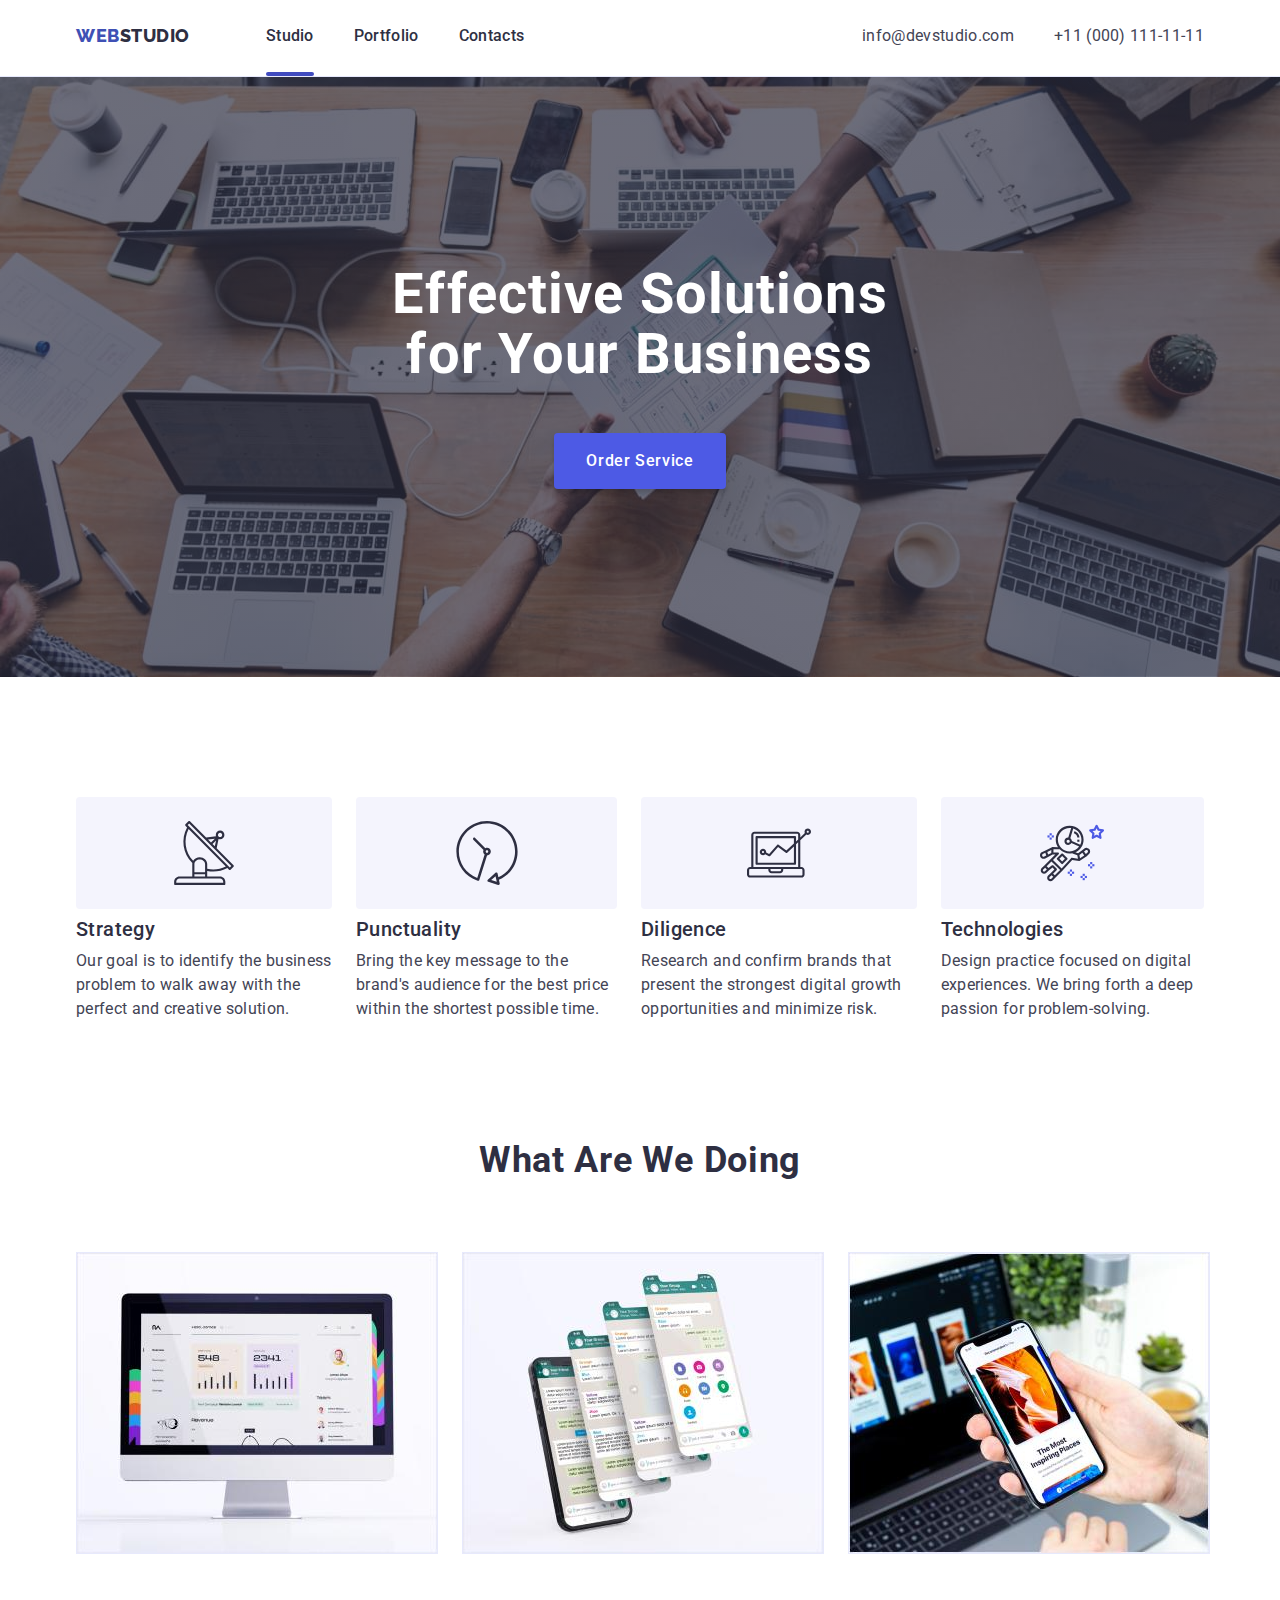
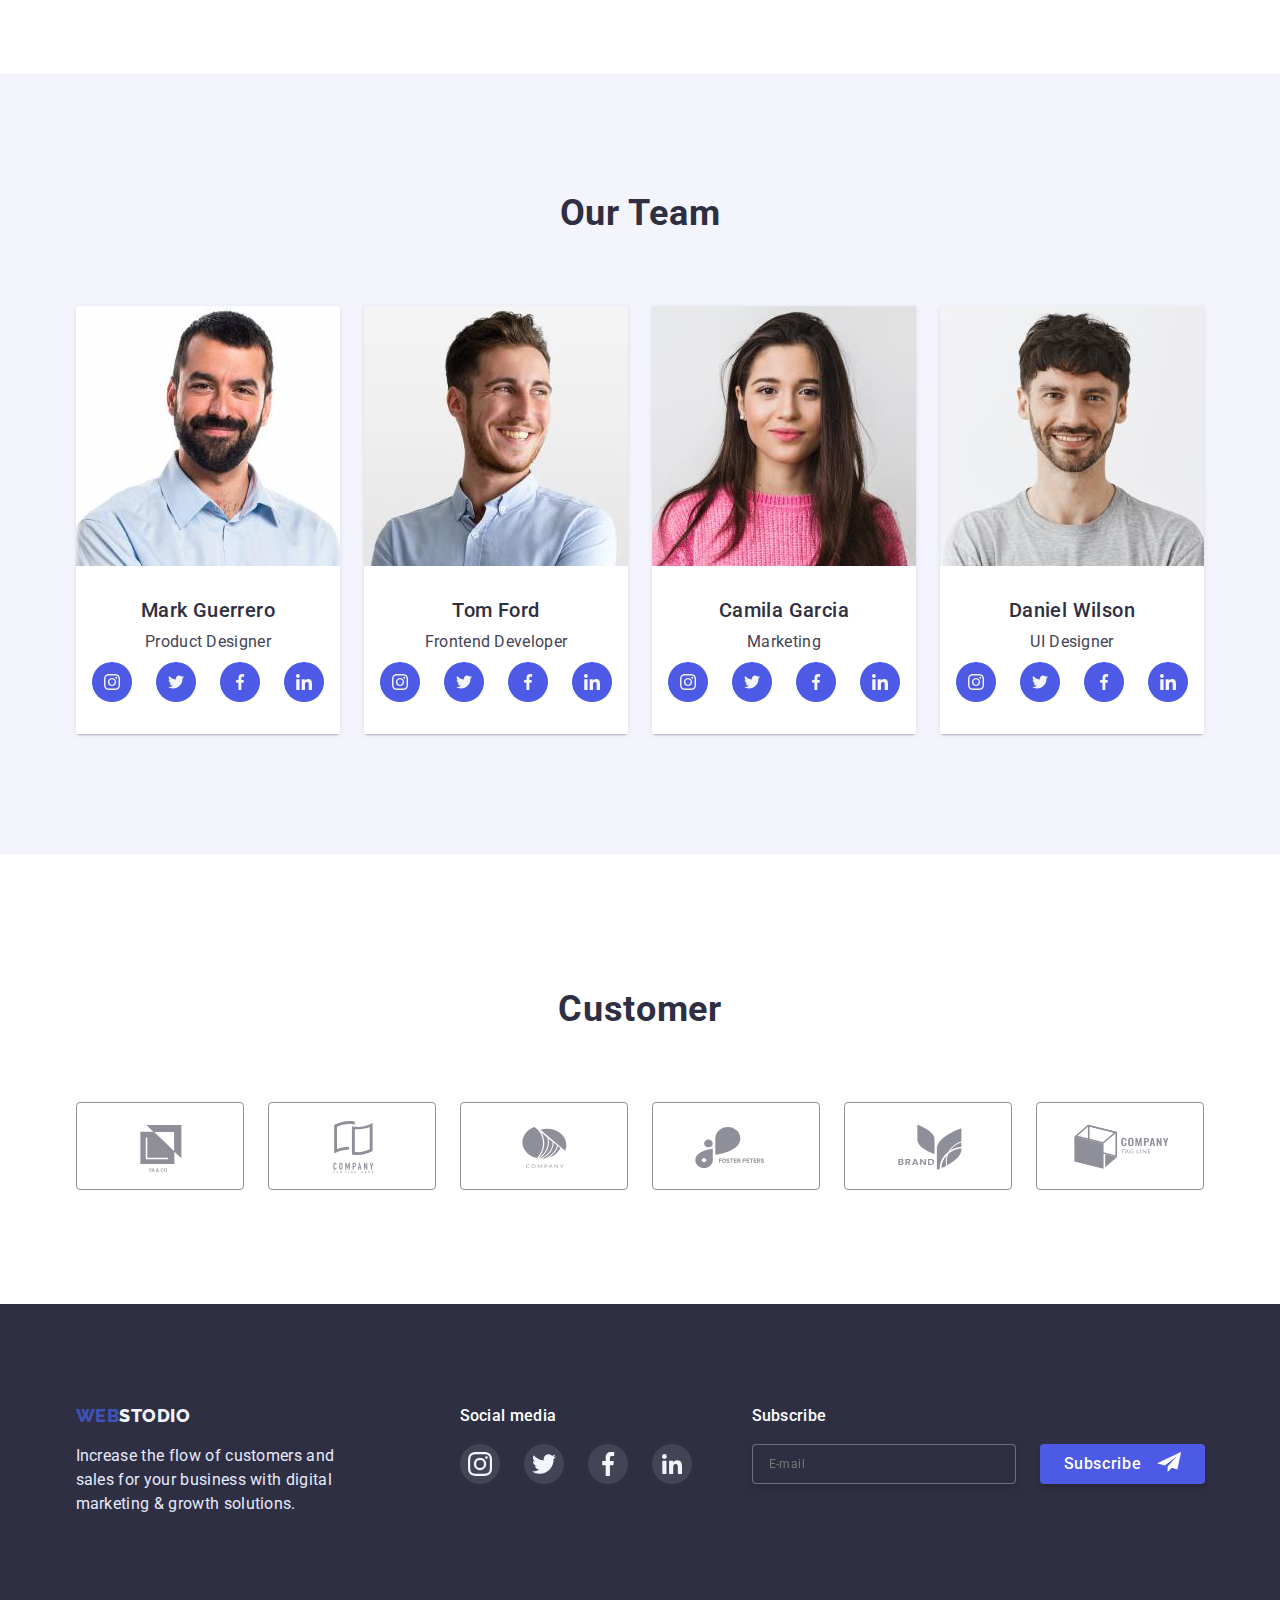
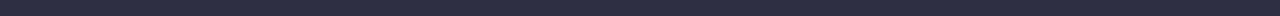
==== index.html @ dab43391 "Initial commit" ====
<!DOCTYPE html>
<html lang="en">

    <head>

        <meta charset="UTF-8">
        <meta http-equiv="X-UA-Compatible" content="IE=edge">
        <meta name="viewport" content="width=device-width, initial-scale=1.0">
        <title>Web-Studio</title>
        <link rel="stylesheet" href="https://cdn.jsdelivr.net/npm/modern-normalize@1.1.0/modern-normalize.min.css">
        <link rel="preconnect" href="https://fonts.googleapis.com">
        <link rel="preconnect" href="https://fonts.gstatic.com" crossorigin>
        <link
            href="https://fonts.googleapis.com/css2?family=Raleway:wght@800&family=Roboto:wght@400;500;700;900&display=swap"
            rel="stylesheet">
        <link rel="stylesheet" href="./css/styles.css">


    </head>

    <body>
        <!-- header -->
        <header class="header">
            <div class="container">
                <nav class="header-navigation">
                    <a class="header-logo" href="./index.html">
                        <span class="header-logo-web">Web</span><span class="header-logo-studio">Studio
                        </span>
                    </a>
                    <ul class="header-list">
                        <li class="header-item">
                            <a class="header-link emphasis " href="./index.html">Studio</a>
                        </li>
                        <li class="header-item">
                            <a class="header-link " href=" ./portfolio.html">Portfolio</a>
                        </li>
                        <li class="header-item">
                            <a class="header-link" href="">Contacts</a>
                        </li>
                    </ul>
                </nav>
                <address>
                    <ul class="address-info">
                        <li><a class="info-mail" href="mailto:info@devstudio.com">info@devstudio.com</a></li>
                        <li><a class="info-tel" href="tel:+110001111111">+11 (000) 111-11-11</a></li>
                    </ul>
                </address>
            </div>
        </header>
        <main>
            <!-- scrolls -->
            <section class="hero">
                <div class=" container ">
                    <h1 class="hero-title"> Effective Solutions for Your Business</h1>
                    <button data-modal-open class="hero-button" type="button">Order Service</button>
                </div>
            </section>
            <!-- 1section -->
            <section class="about">
                <div class="container">
                    <h2 hidden>features</h2>
                    <ul class="about-list">
                        <li class="about-items strategy">
                            <h3 class="about-items-title">Strategy</h3>
                            <p class="about-items-text">Our goal is to identify the business
                                problem to walk away with the perfect and creative solution.</p>
                        </li>
                        <li class="about-items punctuality">
                            <h3 class="about-items-title">Punctuality</h3>
                            <p class="about-items-text">Bring the key message to the brand's audience for the best price
                                within the shortest
                                possible time.</p>
                        </li>
                        <li class="about-items diligence">
                            <h3 class="about-items-title">Diligence</h3>
                            <p class="about-items-text">Research and confirm brands that present the strongest digital
                                growth opportunities and
                                minimize risk.</p>
                        </li>
                        <li class="about-items technologies ">
                            <h3 class="about-items-title">Technologies</h3>
                            <p class="about-items-text">Design practice focused on digital experiences. We bring forth a
                                deep passion for
                                problem-solving.</p>
                        </li>
                    </ul>
                </div>
            </section>
            <!-- 2section -->
            <section class="sectoins">
                <div class="container">
                    <h2 class="product-title">What are we doing</h2>
                    <ul class="product-items">
                        <li class="product-items-fon"> <img src="./images/chart.jpg" alt="chart" width="360"
                                height="300"></li>
                        <li class="product-items-fon"><img src="./images/screenshot.jpg" alt="screenshot" width="360"
                                height="300"></li>
                        <li class="product-items-fon"><img src="./images/synchronization.jpg" alt="synchronization"
                                width="360" height="300"></li>
                    </ul>
                </div>
            </section>
            <!-- 3section -->
            <section class="sectoins team">
                <div class="container">
                    <h2 class="team-title">Our Team</h2>
                    <ul class="team-list">
                        <li class="team-items">
                            <img src="./images/Mark-Guerrero.jpg" alt="Mark Guerrero" width="264" height="260">
                            <div class="retreat">
                                <h3 class="team-items-title">Mark Guerrero</h3>
                                <p class="team-items-text">Product Designer</p>
                                <ul class="team-icon-list">
                                    <li class="team-icon-items"><a class="team-icon-link" href="">
                                            <svg class="team-icon-set" width="16px" height="16px">
                                                <use href="./icon.svg/icon.svg#icon-instagram"></use>
                                            </svg>
                                        </a></li>
                                    <li class="team-icon-items"><a class="team-icon-link" href="">
                                            <svg class="team-icon-set" width="16px" height="16px">
                                                <use href="./icon.svg/icon.svg#icon-twitter"></use>
                                            </svg>
                                        </a></li>
                                    <li class="team-icon-items"><a class="team-icon-link" href="">
                                            <svg class="team-icon-set" width="16px" height="16px">
                                                <use href="./icon.svg/icon.svg#icon-facebook"></use>
                                            </svg>
                                        </a></li>
                                    <li class="team-icon-items"><a class="team-icon-link" href="">
                                            <svg class="team-icon-set" width="16px" height="16px">
                                                <use href="./icon.svg/icon.svg#icon-linkedin"></use>
                                            </svg>
                                        </a>
                                    </li>
                                </ul>
                            </div>
                        </li>
                        <li class="team-items">
                            <img src="./images/Tom-Ford.jpg" alt="Tom Ford" width="264" height="260">
                            <div class="retreat">
                                <h3 class="team-items-title">Tom Ford</h3>
                                <p class="team-items-text">Frontend Developer</p>
                                <ul class="team-icon-list">
                                    <li class="team-icon-items"><a class="team-icon-link" href="">
                                            <svg class="team-icon-set" width="16px" height="16px">
                                                <use href="./icon.svg/icon.svg#icon-instagram"></use>
                                            </svg>
                                        </a></li>
                                    <li class="team-icon-items"><a class="team-icon-link" href="">
                                            <svg class="team-icon-set" width="16px" height="16px">
                                                <use href="./icon.svg/icon.svg#icon-twitter"></use>
                                            </svg>
                                        </a></li>
                                    <li class="team-icon-items"><a class="team-icon-link" href="">
                                            <svg class="team-icon-set" width="16px" height="16px">
                                                <use href="./icon.svg/icon.svg#icon-facebook"></use>
                                            </svg>
                                        </a></li>
                                    <li class="team-icon-items"><a class="team-icon-link" href="">
                                            <svg class="team-icon-set" width="16px" height="16px">
                                                <use href="./icon.svg/icon.svg#icon-linkedin"></use>
                                            </svg>
                                        </a>
                                    </li>
                                </ul>
                            </div>
                        </li>
                        <li class="team-items">
                            <img src="./images/Camila-Garcia.jpg" alt="Camila Garcia" width="264" height="260">
                            <div class="retreat">
                                <h3 class="team-items-title">Camila Garcia</h3>
                                <p class="team-items-text">Marketing</p>
                                <ul class="team-icon-list">
                                    <li class="team-icon-items"><a class="team-icon-link" href="">
                                            <svg class="team-icon-set" width="16px" height="16px">
                                                <use href="./icon.svg/icon.svg#icon-instagram"></use>
                                            </svg>
                                        </a></li>
                                    <li class="team-icon-items"><a class="team-icon-link" href="">
                                            <svg class="team-icon-set" width="16px" height="16px">
                                                <use href="./icon.svg/icon.svg#icon-twitter"></use>
                                            </svg>
                                        </a></li>
                                    <li class="team-icon-items"><a class="team-icon-link" href="">
                                            <svg class="team-icon-set" width="16px" height="16px">
                                                <use href="./icon.svg/icon.svg#icon-facebook"></use>
                                            </svg>
                                        </a></li>
                                    <li class="team-icon-items"><a class="team-icon-link" href="">
                                            <svg class="team-icon-set" width="16px" height="16px">
                                                <use href="./icon.svg/icon.svg#icon-linkedin"></use>
                                            </svg>
                                        </a>
                                    </li>
                                </ul>
                            </div>
                        </li>
                        <li class="team-items">
                            <img src="./images/Daniel-Wilson.jpg" alt="Daniel Wilson" width="264" height="260">
                            <div class="retreat">
                                <h3 class="team-items-title">Daniel Wilson</h3>
                                <p class="team-items-text">UI Designer</p>
                                <ul class="team-icon-list">
                                    <li class="team-icon-items"><a class="team-icon-link" href="">
                                            <svg class="team-icon-set" width="16px" height="16px">
                                                <use href="./icon.svg/icon.svg#icon-instagram"></use>
                                            </svg>
                                        </a></li>
                                    <li class="team-icon-items"><a class="team-icon-link" href="">
                                            <svg class="team-icon-set" width="16px" height="16px">
                                                <use href="./icon.svg/icon.svg#icon-twitter"></use>
                                            </svg>
                                        </a></li>
                                    <li class="team-icon-items"><a class="team-icon-link" href="">
                                            <svg class="team-icon-set" width="16px" height="16px">
                                                <use href="./icon.svg/icon.svg#icon-facebook"></use>
                                            </svg>
                                        </a></li>
                                    <li class="team-icon-items"><a class="team-icon-link" href="">
                                            <svg class="team-icon-set" width="16px" height="16px">
                                                <use href="./icon.svg/icon.svg#icon-linkedin"></use>
                                            </svg>
                                        </a>
                                    </li>
                                </ul>
                            </div>
                        </li>
                    </ul>
                </div>
            </section>
            <!-- 4section -->
            <section class="customer">
                <div class="container">
                    <h2 class="caption-customer">Customer</h2>
                    <ul class="list-customer">
                        <li class="logo-customer "> <a class="link-customer" href=""><svg class="icon-customer"
                                    width="104" height="56">
                                    <use href="./icon.svg/logo-client.svg#icon-compani"></use>
                                </svg></a>
                        </li>

                        <li class=" logo-customer "><a class=" link-customer" href=""><svg class="icon-customer"
                                    width="104" height="56">
                                    <use href="./icon.svg/logo-client.svg#icon-compani1"></use>
                                </svg></a></li>
                        <li class="logo-customer "><a class="link-customer" href=""><svg class="icon-customer"
                                    width="104" height="56">
                                    <use href="./icon.svg/logo-client.svg#icon-compani2"></use>
                                </svg></a></li>
                        <li class="logo-customer "><a class="link-customer" href=""><svg class="icon-customer"
                                    width="104" height="56">
                                    <use href="./icon.svg/logo-client.svg#icon-compani3"></use>
                                </svg></a></li>
                        <li class="logo-customer "><a class="link-customer" href=""><svg class="icon-customer"
                                    width="104" height="56">
                                    <use href="./icon.svg/logo-client.svg#icon-compani4"></use>
                                </svg></a></li>
                        <li class="logo-customer "><a class="link-customer" href=""><svg class="icon-customer"
                                    width="104" height="56">
                                    <use href="./icon.svg/logo-client.svg#icon-compani5"></use>
                                </svg></a></li>
                    </ul>

                    </ul>
                </div>
            </section>
            <!-- footer -->
            <footer class="footer">
                <div class="container footer-list">


                    <div class="box-logo">

                        <a class="footer-logo" href="./index.html"><span class="footer-logo-web">Web</span>
                            <span class="footer-logo-studio">
                                Stodio
                            </span>
                        </a>

                        <p class="footer-text">
                            Increase the flow of customers and sales for your business
                            with
                            digital
                            marketing
                            &
                            growth
                            solutions.</p>
                    </div>




                    <div class="box-social">
                        <b class="footer-icon-title">Social media</b>
                        <ul class="footer-icon-list">
                            <li class="footer-icon-items"><a class="footer-icon-link" href="">
                                    <svg class="footer-icon-set" width="24px" height="24px">
                                        <use href="./icon.svg/icon.svg#icon-instagram"></use>
                                    </svg>
                                </a></li>
                            <li class="footer-icon-items"><a class="footer-icon-link" href="">
                                    <svg class="footer-icon-set" width="24px" height="24px">
                                        <use href="./icon.svg/icon.svg#icon-twitter"></use>
                                    </svg>
                                </a></li>
                            <li class="footer-icon-items"><a class="footer-icon-link" href="">
                                    <svg class="footer-icon-set" width="24px" height="24px">
                                        <use href="./icon.svg/icon.svg#icon-facebook"></use>
                                    </svg>
                                </a></li>
                            <li class="footer-icon-items"><a class="footer-icon-link" href="">
                                    <svg width="24px" height="20px">
                                        <use href="./icon.svg/icon.svg#icon-linkedin"></use>
                                    </svg>
                                </a></li>

                        </ul>
                    </div>
                    <div class="subscribe">
                        <form>
                            <p class="subscribe-text">Subscribe</p>
                            <ul class="subscribe-list">
                                <li><label>
                                        <input class="subscribe-input" type="email" name="email" placeholder="E-mail">
                                    </label> </li>
                                <li><button type="submit" class="footer-button">Subscribe <a href="">
                                            <svg class="footer-butto-set" width="24px" height="20px">
                                                <use href="./icon.svg/close-icon.svg#icon-icon-subscribe"></use>
                                            </svg>
                                        </a></button></li>
                            </ul>



                        </form>
                    </div>

                </div>
            </footer>
            <!-- modal -->
            <div class="beckdrop is-hidden" data-modal>
                <div class="modal">

                    <button data-modal-close type="button" class="modal-close">

                        <svg class="modal-close-icon" width="8px" height="8px">
                            <use href="./icon.svg/close-icon.svg#icon-modal-close-icon"></use>
                        </svg>
                    </button>


                    <p class="modal-title">Leave your contacts and we will call you back</p>
                    <form>
                        <div class="modal-lable">
                            <label>
                                <span class="modal-label-text">Name</span>
                                <span class="input-wrap">
                                    <input type="name" name="user-name" class="modal-input" required>
                                    <svg class="modal-icon" width="18px" height="18px">
                                        <use href="./icon.svg/modal.svg#icon-person-black-18dp-1"></use>
                                    </svg>
                                </span>

                                </labe>
                        </div>
                        <div class="modal-lable">
                            <label>
                                <span class="modal-label-text">Phone</span>
                                <span class="input-wrap">
                                    <input type="phone" name="user-phone" class="modal-input" required>
                                    <svg class="modal-icon" width="18px" height="18px">
                                        <use href="./icon.svg/modal.svg#icon-phone-black-18dp-1"></use>
                                    </svg>
                                </span>
                            </label>
                        </div>


                        <div class="modal-lable">
                            <label>
                                <span class="modal-label-text">Emaail</span>
                                <span class="input-wrap">
                                    <input type="email" name="user-email" class="modal-input" required>
                                    <svg class="modal-icon" width="18px" height="18px">
                                        <use href="./icon.svg/modal.svg#icon-email-black-18dp-1"></use>
                                    </svg>
                                </span>
                            </label>
                        </div>

                        <label>
                            <span class="modal-label-text">Comment</span>
                            <textarea name="comment" placeholder="Text input" class="modal-textarea"></textarea></label>




                        <div class="checkbox-conditions">
                            <input type="checkbox" id="policy" value="true" class="input-check" />
                            <label for="policy" class="checkbox-text">I accept the terms and conditions of the <span
                                    class="privacy-policy">Privacy policy</span>

                            </label>
                        </div>
                        <!-- <label><input class="input-check" class="checkbox-conditions" type="checkbox" name="conditions"
                                value="true" checked />
                            <span class="checkbox-conditions"><svg width="10px" height="8px">
                                    <use href="./icon.svg/modal.svg#icon-hceck"></use>
                                </svg></span>
                            <span class="checkbox-text">I accept the terms and conditions of the <span
                                    class="privacy-policy">Privacy
                                    Policy</span></span></label> -->



                        <button type="submit" class="modal-send">Send</button>
                    </form>
                </div>

            </div>

        </main>
        <script src="./js/modal.js"></script>
    </body>

</html>
---- css/styles.css ----
/* teg selektor */
body{
font-family: 'Roboto', sans-serif;

}
p,h1,h2,h3,h4,h5,h6 {margin: 0;}
a {text-decoration: none;}
ul {list-style: none;
margin: 0;
padding-left: 0;
}
img {
display: block ;
height: auto;
}
/* joint class */
:root {
    --brand-color: #3f51b5;
    --main-color:#2E2F42;
    --one-color:#F4F4FD;
    --two-color:#434455;
    --three-color:#FFFFFF;
    --four-color:#E7E9FC;
    --five-color:#404BBF;
    --line-heigh:1.5;
    --transition-duration:500ms;
    --transition-timing-function:cubic-bezier(0.4, 0, 0.2, 1);
}
.sectoins{
    padding-top:120px;
    padding-bottom:120px;
}

.container{
    width: 1158px;
    padding-left: 15px;
    padding-right: 15px;
    /* outline: 1px solid red; */
margin: 0 auto;
}
.header > .container {
    display: flex;
    align-content: center;}
/* header>logo-nav-address */
.header{
padding-top: 24px;
padding-bottom: 24px;
border-bottom: 1px solid #E7E9FC;
}

    
.header-logo{
    font-family: 'Raleway', sans-serif;
        font-weight: 800;
        font-size: 18px;
        line-height: 1.33;
        align-items: center;
        letter-spacing: 0.03em;
        text-transform: uppercase;
        margin-right: 76px;
        
}
.header-logo-web{ color:var(--brand-color);
 }
.header-logo-studio{
    color:var(--main-color);}
/* nav */
.header-navigation, .address-info {
    display: flex;
    margin-right: auto;
}
.header-list {
    display: flex;
    gap: 40px;}
.header-link {
    display: block;
    font-weight: 500;
    font-size: 16px;
    line-height: var(--line-heigh);
    letter-spacing: 0.02em;
    color: var(--main-color);
    transition-duration: var(--transition-duration);
    transition-timing-function: var(--transition-timing-function);
}

    /* .emphasis::after{
        content: "";
        display:block;
        height: 4px;
        width: 100%;
        background-color:var(--five-color);
       transform: translateY(24px); 
    border-radius: 2px solid var(--five-color);
    } */
        .emphasis::after{
            content: '';
            display: block;
            position: relative;
        
                    border-radius: 2px;
                        width: 100%;
                        top: 24px;
                    border-bottom:4px solid var(--five-color);
            }
    
 .header-link:is(:hover,:focus,:active){
color: var(--five-color);
background-color: var(--three-color);



}
    .info-mail
    {
font-style:normal;
font-size: 16px;
line-height:var(--line-heigh);
letter-spacing: 0.02em;
color: var(--two-color);
margin-right: 40px;
transition-duration: var(--transition-duration);
    transition-timing-function: var(--transition-timing-function);
}
.info-tel
{
    font-style:normal;
    font-size: 16px;
    line-height: var(--line-heigh);
    letter-spacing: 0.02em;
    color: var(--two-color);
    transition-duration: var(--transition-duration);
        transition-timing-function: var(--transition-timing-function);
    }

.info-mail:is(:active, :hover, :focus) {
    color: var(--five-color);
    background-color: var(--three-color);
   
}
.info-tel:is(:active, :hover, :focus) {
    color: var(--five-color);
    background-color: var(--three-color);}
   

/* main>hero-1section-2section-3section */ 

/* hero */
.hero{
    background-color: var(--main-color);
    display: flex;
   
    padding-top: 188px;
    padding-bottom: 188px;
    max-height: 600px;
max-width: 1440px;
margin-left: auto;
margin-right:auto;
    
background-image: 
linear-gradient(to top, rgb(46, 47, 66, 0.7), rgb(46, 47, 66, 0.7)),
url('../images/people-office.jpg');
   
background-repeat: no-repeat;
    background-position: center;
    background-size: cover;
}

.hero-title{
font-size: 56px;
line-height: 1.07;
text-align: center;
color:var(--three-color);
 letter-spacing: 0.02em;
color:var(--three-color);
 margin-bottom: 48px;
width: 496px;
 margin-left: auto;
margin-right: auto;
 

}

.hero-button{ 

    font-family: 'Roboto';
    font-weight: 500;
    font-size:16px;
    line-height: var(--line-heigh);
    letter-spacing: 0.04em;
    color:#FFFFFF;
    background-color: #4D5AE5;
    cursor: pointer;
    display: block;
    margin: 0 auto;
    padding: 16px 32px;
        box-shadow: 0px 4px 4px rgba(0, 0, 0, 0.15);
            border-radius: 4px;
            border: none;
        transition-duration: var(--transition-duration);
            transition-timing-function: var(--transition-timing-function);}

.hero-button:is(:hover,:focus){
    color: #FFFFFF;
        background:#404BBF;
        box-shadow: 0px 3px 1px rgba(0, 0, 0, 0.1), 0px 2px 1px rgba(0, 0, 0, 0.08), 0px 2px 2px rgba(0, 0, 0, 0.12);
        border-radius: 4px;
        
}

/* 1section */
.about{
   
   padding-top: 120px;
}
.about-list{
    display: flex;
        gap: 24px;;
}
.about-items {
    margin: 0 auto;   
}
.about-items::before {
    content: "";
    display:block;
    height: 112px;
    background: #F4F4FD;
        border-radius: 4px;
     background-repeat: no-repeat;
     background-position: center;
        /* outline: 1px solid red; */

}
.strategy::before {background-image: url(../img.vector/Vector.svg);}

.punctuality::before{ background-image: url(../img.vector/Vector\ 1.svg);
}
.diligence::before{background-image:url(../img.vector/Vector\ 2.svg); }
.technologies::before{background-image: url(../img.vector/astronaut\ 3.svg);}

.about-items-title{
font-weight: 500;
font-size: 20px;
line-height: 1.2;
letter-spacing: 0.02em;
color: var(--main-color);
align-items: center;
margin-bottom: 8px;
margin-top: 8px;
}
.about-items-text
{
font-size: 16px;
line-height:var(--line-heigh);
letter-spacing: 0.02em;
color: var(--two-color);

    
}
/* 2section */
/* .product{
    padding-top: 120px;
        padding-bottom: 120px;
} */
.product-title{
font-size: 36px;
line-height:1.1 ;
text-align: center;
letter-spacing: 0.02em;
text-transform: capitalize;
color: var(--main-color);
margin-bottom: 72px;
}
.product-items{
display: flex;
    gap: 24px;
}

  .product-items-fon { background: linear-gradient(0deg, rgba(77, 90, 229, 0.1), rgba(77, 90, 229, 0.1));
    border: 1px solid #E7E9FC;
}
/* 3section */
.team{
background-color: var(--one-color);
}
.team-title{
font-size: 36px;
line-height: 1.1;
text-align: center;
letter-spacing: 0.02em;
text-transform: capitalize;
color: var(--main-color);
text-align: center;
margin-bottom: 72px;
}
.team-list{
    display: flex;
        gap: 24px;
}
.team-items{
    text-align: center;
        box-shadow: 0px 1px 6px rgba(46, 47, 66, 0.08), 0px 1px 1px rgba(46, 47, 66, 0.16), 0px 2px 1px rgba(46, 47, 66, 0.08);
        border-radius: 0px 0px 4px 4px;
    }
    .retreat{
        background-color: var(--three-color);
        padding-top: 32px;
        padding-bottom: 32px;
    }
.team-items-title{
font-weight: 500;
font-size: 20px;
line-height: 1.2;
text-align: center;
letter-spacing: 0.02em;
color: var(--main-color);
margin-bottom: 8px;
/* margin-top: 32px; */

}
.team-items-text{
font-size: 16px;
line-height:var(--line-heigh);
text-align: center;
letter-spacing: 0.02em;
color: var(--two-color);}
  .team-icon-list{
    display: flex;
    justify-content: center;
gap: 24px;
margin-top: 8px;

  }
  .team-icon-items{
    width: 40px;
    height: 40px;
  }
  .team-icon-link{
    width: 100%;
    height: 100%;
    border-radius: 50%;
    background-color:#4D5AE5;
    display: flex;
    justify-content: center;
    align-items: center;
    transition-duration: var(--transition-duration);
        transition-timing-function: var(--transition-timing-function);
    }
  
  .team-icon-link:is(:hover,:focus){
    background-color: var(--five-color);}
   
  .team-icon-set{
    fill: var(--three-color);
  }
/* margin
-bottom: 8px;   */

/* 4section */
.customer {
    padding-top: 136px;
    padding-bottom: 114px;
}
.caption-customer{
    font-size: 36px;
        line-height: 1.1;
        text-align: center;
        letter-spacing: 0.02em;
        text-transform: capitalize;
        color: var(--main-color);
        text-align: center;
        margin-bottom: 72px;
}
.list-customer{
display: flex;
    gap: 24px;
    justify-content: center;
    align-items: center;
   

}
.logo-customer{
        /* display: block; */
        height: 88px;
        width: 168px; 
        
        /* border: 1px solid #8E8F99;
        border-radius: 4px; */
}
.link-customer{
    width: 100%;
    height: 100%;
    border: 1px solid #8E8F99;
    border-radius: 4px;
    display: flex;
    justify-content: center;
    align-items: center;}
    
.icon-customer{
    fill: #8E8F99;
    transition-duration: var(--transition-duration);
        transition-timing-function: var(--transition-timing-function);
}

.link-customer:is(:hover, :focus) {
    border-color:var(--five-color);
}

.link-customer:is(:hover, :focus) .icon-customer {
    
    fill:var(--five-color);
    
}

    
        

/* footer */
/* .box-social{border:1px solid red}
.box-logo {
    border: 1px solid red
} */
.footer {background-color: var(--main-color);
    padding-top: 100px;
        padding-bottom: 100px;

}
.footer-list{
    display: flex;
  
    justify-content: center;

}

.footer-logo {
    font-family: 'Raleway', sans-serif;
    font-weight:800;
    font-size: 18px;
    line-height: 1.33;
    display: flex;
    align-items: center;
    letter-spacing: 0.03em;
    text-transform: uppercase;
    margin-right: 76px;
    margin-bottom: 16px;
}


.footer-logo-web {
    color: var(--brand-color);
}

.footer-logo-studio {
    color: var(--one-color);    
}
.footer-text{
font-size: 16px;
line-height: var(--line-heigh);
letter-spacing: 0.02em;
color: var(--four-color);
width: 264px;

}
/* footer-social */
.box-social{
 margin-left: 120px;
 margin-right: 80px;
}
.footer-icon-list {
    display: flex;
    justify-content: center;
    gap: 24px;
    margin-top: 16px;

}

.footer-icon-items {
    width: 40px;
    height: 40px;
}

.footer-icon-link {
    width: 100%;
    height: 100%;
    border-radius: 50%;
    background-color:rgba(255, 255, 255, 0.1);;
    display: flex;
    justify-content: center;
    align-items: center;
    transition-duration: var(--transition-duration);
        transition-timing-function: var(--transition-timing-function);
}

.footer-icon-link:is(:hover, :focus) {
    background-color: #31D0AA;
   
}

.footer-icon-set {
    fill: var(--three-color);
}
.footer-icon-title{
font-weight: 500;
    font-size: 16px;
    line-height:var(--line-heigh);
letter-spacing: 0.02em;
color:var(--three-color);
}
.subscribe{
 margin-left: -20px;
}

.subscribe-text{
        font-weight: 500;
        font-size: 16px;
        line-height:var(--line-heigh);
        letter-spacing: 0.02em;
        color:var(--three-color);
       
}
.subscribe-list{
    display: flex;
        justify-content: center;
        gap: 24px;
        margin-top: 16px;
}
.subscribe-input{
    width: 264px;
    height: 40px;
    border: 1px solid rgba(255, 255, 255, 0.3);
        filter: drop-shadow(0px 4px 4px rgba(0, 0, 0, 0.15));
        border-radius: 4px;
        background-color: var(--main-color);
        padding: 8px 16px;
        font-size: 12px;
            line-height: 2.0;
            letter-spacing: 0.04em;
            color: rgba(255, 255, 255, 0.6);
            transition-duration: var(--transition-duration);
                transition-timing-function: var(--transition-timing-function);
}
/* .subscribe-input:is(:hover, :focus) {
    color: #FFFFFF;
    background: #404BBF;
    box-shadow: 0px 3px 1px rgba(0, 0, 0, 0.1), 0px 2px 1px rgba(0, 0, 0, 0.08), 0px 2px 2px rgba(0, 0, 0, 0.12);
    border-radius: 4px;
    
} */

.footer-button{
    font-family: 'Roboto';
        font-weight: 500;
        font-size: 16px;
        width: 165px;
        height: 40px;
        line-height: var(--line-heigh);
        letter-spacing: 0.04em;
        color: #FFFFFF;
        background-color: #4D5AE5;
        cursor: pointer;
        display: flex;
        margin: 0 auto;
        padding: 8px 24px;
        box-shadow: 0px 4px 4px rgba(0, 0, 0, 0.15);
        border-radius: 4px;
        border: none;
        transition-duration: var(--transition-duration);
        transition-timing-function: var(--transition-timing-function);
    }
.footer-button:is(:hover, :focus) {
    color: #FFFFFF;
    background: #404BBF;
    box-shadow: 0px 3px 1px rgba(0, 0, 0, 0.1), 0px 2px 1px rgba(0, 0, 0, 0.08), 0px 2px 2px rgba(0, 0, 0, 0.12);
    border-radius: 4px;}

.footer-butto-set{
    margin-left: 16px;
}

/* portfolio */
.portfolio{
    padding-top: 96px;
        padding-bottom:120px;
        /* margin-right:156px;
        margin-left: 156px */
}
.portfolio-leble{
    display: flex;
gap: 24px;
    justify-content: center;  
    margin-bottom: 71px;  
}
.portfolio-leble-button 
{
font-family: 'Roboto', sans-serif;
font-weight: 500;
font-size: 16px;
line-height:var(--line-heigh);
border: 1px solid #E7E9FC;
color: #4D5AE5;
background-color:  #F4F4FD;
border-radius: 4px;
padding: 12px 24px;
transition-duration: var(--transition-duration);
    transition-timing-function: var(--transition-timing-function);

}
.portfolio-leble-button:is(:hover,
:focus){
    color: #FFFFFF;
        background: #404BBF;
            box-shadow: 0px 3px 1px rgba(0, 0, 0, 0.1), 0px 2px 1px rgba(0, 0, 0, 0.08), 0px 2px 2px rgba(0, 0, 0, 0.12);
            border-radius: 4px;
}

.portfolio-set{
    display: flex;
    flex-wrap: wrap;
    justify-content: center;
    justify-self: space-between;
    row-gap: 48px;
column-gap: 21px;
flex-basis: calc((100% - 30px) / 3);}

.portfolio-services {
    display: block;}
 .portfolio-link {
display: block;
position: relative;
overflow: hidden;
transition-duration: var(--transition-duration);
    transition-timing-function: var(--transition-timing-function);
 }
 .portfolio-link:is(:hover, :focus){
    box-shadow: 0px 1px 6px rgba(160, 14, 19, 0.08), 0px 1px 1px rgba(46, 47, 66, 0.16), 0px 2px 1px rgba(46, 47, 66, 0.08);
 
 }
.portfolio-img{
    position: relative;
        overflow: hidden;
}


.content{
    padding: 32px 16px;
    border-right: 1px solid #E7E9FC;
    border-bottom: 1px solid #E7E9FC;
    border-left: 1px solid #E7E9FC;


}


.portfolio-services-title {
    font-weight: 500;
    font-size: 20px;
    line-height: 1.2;
    letter-spacing: 0.02em;
    color: var(--main-color);
    margin-bottom: 8px;
}
.portfolio-services-text{
    font-size: 16px;
    line-height: 1.5;
    letter-spacing: 0.02em;
color: var(--two-color);
}
.overlay{
    position: absolute ;
    top: 0;
    left: 0;
    width: 100%;
    height: 100%;
    background-color:#4D5AE5;
    transform:translateY(100%);
    transition: transform 250ms ease;
    line-height: var(--line-heigh);
        letter-spacing: 0.02em;
        color: var(--one-color);
font-size: 16px;
padding:40px 32px 164px 32px;
transition-duration: var(--transition-duration);
    transition-timing-function: var(--transition-timing-function);
}

.portfolio-link:hover .overlay,
.portfolio-link:focus .overlay
{
    transform: translateY(0);
    
}

/* modal */
.modal{
    position: absolute;
width: 408px;
    min-height: 584px;
    top: 88px;
    background: #FCFCFC;
    box-shadow: 0px 1px 1px rgba(0, 0, 0, 0.14), 0px 1px 3px rgba(0, 0, 0, 0.12), 0px 2px 1px rgba(0, 0, 0, 0.2);
    border-radius: 4px;
    padding: 24px;
  opacity: 0.7;
  
  
transition-duration: var(--transition-duration);
    transition-timing-function: var(--transition-timing-function);
}
.modal:hover{opacity: 1; 
    /* transform: scale(1.5); */
}
    

.beckdrop {
    display: flex;
        justify-content: center;
position: fixed;
   top: 0;
   width: 100%;
   height: 100%;}
        
    .modal-close{
        width: 24px;
        height: 24px;
        border-radius: 50%;
        background:var(--four-color);
            border: 1px solid rgba(0, 0, 0, 0.1);
        display: flex;
        justify-content: center;
        align-items: center;
        transition-duration: var(--transition-duration);
            transition-timing-function: var(--transition-timing-function);
    margin-left: auto;
    margin-bottom: 24px;
   
    }
        .modal-close-icon{
          
        }
        .modal-close:is(:hover,:focus){
        background-color: var(--five-color);
        
        }
                .modal-close:is(:hover, :focus) .modal-close-icon{fill:var(--three-color) ;}
                                .is-hidden {
                                    visibility: hidden;
                                    opacity: 0;
                                    pointer-events: none;
                                }
   .modal-title{
    font-weight: 500;
        font-size: 16px;
        line-height: 1.5px;
        letter-spacing: 0.02em;
        color: var(--main-color);
        text-align: center;
        margin-bottom:16px;

   }
   
   .modal-label-text{
    margin-bottom: 4px;
    font-size: 12px;
        line-height: 1.16;
    letter-spacing: 0.01em;
        color: #8E8F99;
        display: inline-block;
   }
   .input-wrap{
    position: relative;
    
   }
      .modal-lable{margin-bottom:  8px;}
    
      .modal-input{
        width: 100%;
        height: 40px;
        /* margin-bottom: 26px; */
    border: 1px solid rgba(33, 33, 33, 0.2);
        border-radius: 4px;
      background-color: #FCFCFC;
    font-size: 12px;
        line-height: 1.16;
        letter-spacing: 0.04em;
        color:var(--main-color);
        padding-left: 38px;
        outline: none;
    transition-duration: var(--transition-duration);
        transition-timing-function: var(--transition-timing-function);
    }
        .modal-input:focus{
            border: 1px solid #4D5AE5;
                border-radius: 4px;
        }
       .modal-icon{
        position: absolute;
            top: 50%;
            transform: translateY(-50%);
            left: 0%;
            margin-left: 16px;
       }
           .modal-input:focus + .modal-icon{
            fill: #4D5AE5;
           }

/* .modal-icon{
    position: absolute;
    top: 50%;
    transform: translateY(-50%);
  left:0%;
 } */

   
        /* .modal-input::placeholder {
            color: rgba(117, 117, 117, 0.5);}
.modal-input:not(:placeholder-shown){
border: 1px solid #4D5AE5;
    border-radius: 4px;
} */

    
    .modal-textarea{
        width: 100%;
        height: 120px;
        margin-bottom: 16px;
border: 1px solid rgba(33, 33, 33, 0.2);
    border-radius: 4px;
    background-color: #FCFCFC;
    
    font-size: 12px;
        line-height: 1.16;
        letter-spacing: 0.04em;
        color: var(--main-color);
        padding-top: 8px;
        padding-left: 16px;
        padding-right: 16px;
        outline: none;
     resize: none;
    }
        
                                .modal-textarea:focus {
                                    border: 1px solid #4D5AE5;
                                    border-radius: 4px;
                                }
                                .checkbox-conditions{
                                    display: flex;
                                    align-items: center;
                                    
                                    
                                }
                                .input-check{
            display: none;
                                }
                                   
                                
        .checkbox-text{
            font-size: 12px;
                line-height:1.16;
               letter-spacing: 0.04em;
             color: #757575;
             display: flex;
             align-items: center;
        }
        .checkbox-text::before{
            content:'';
            width: 16px;
            height: 16px;
            border: 1.25px solid #2E2F42;
                border-radius: 2px;
                 margin-right: 8px;
            
        }
.input-check:checked + .checkbox-text::before{
    background-color: #31D0AA;
    border: none;
    background-image: url(../img.vector/hceck.svg);
    background-repeat: no-repeat;
   background-position: center;
}
        .privacy-policy{
            color: #4D5AE5;
         text-decoration: underline;
         
        }

    .modal-send{
        width: 169px;
        height: 56px;
    font-family: 'Roboto';
        font-weight: 500;
        font-size: 16px;
        line-height: var(--line-heigh);
        letter-spacing: 0.04em;
        color: #FFFFFF;
        background-color: #4D5AE5;
        cursor: pointer;
        display: block;
        margin:auto;
        margin-top: 24px;
        padding: 16px 32px;
        box-shadow: 0px 4px 4px rgba(0, 0, 0, 0.15);
        border-radius: 4px;
        border: none;
        transition-duration: var(--transition-duration);
        transition-timing-function: var(--transition-timing-function);
    }
    
    .modal-send:is(:hover, :focus) {
        color: #FFFFFF;
        background: #404BBF;
        box-shadow: 0px 3px 1px rgba(0, 0, 0, 0.1), 0px 2px 1px rgba(0, 0, 0, 0.08), 0px 2px 2px rgba(0, 0, 0, 0.12);
        border-radius: 4px;}
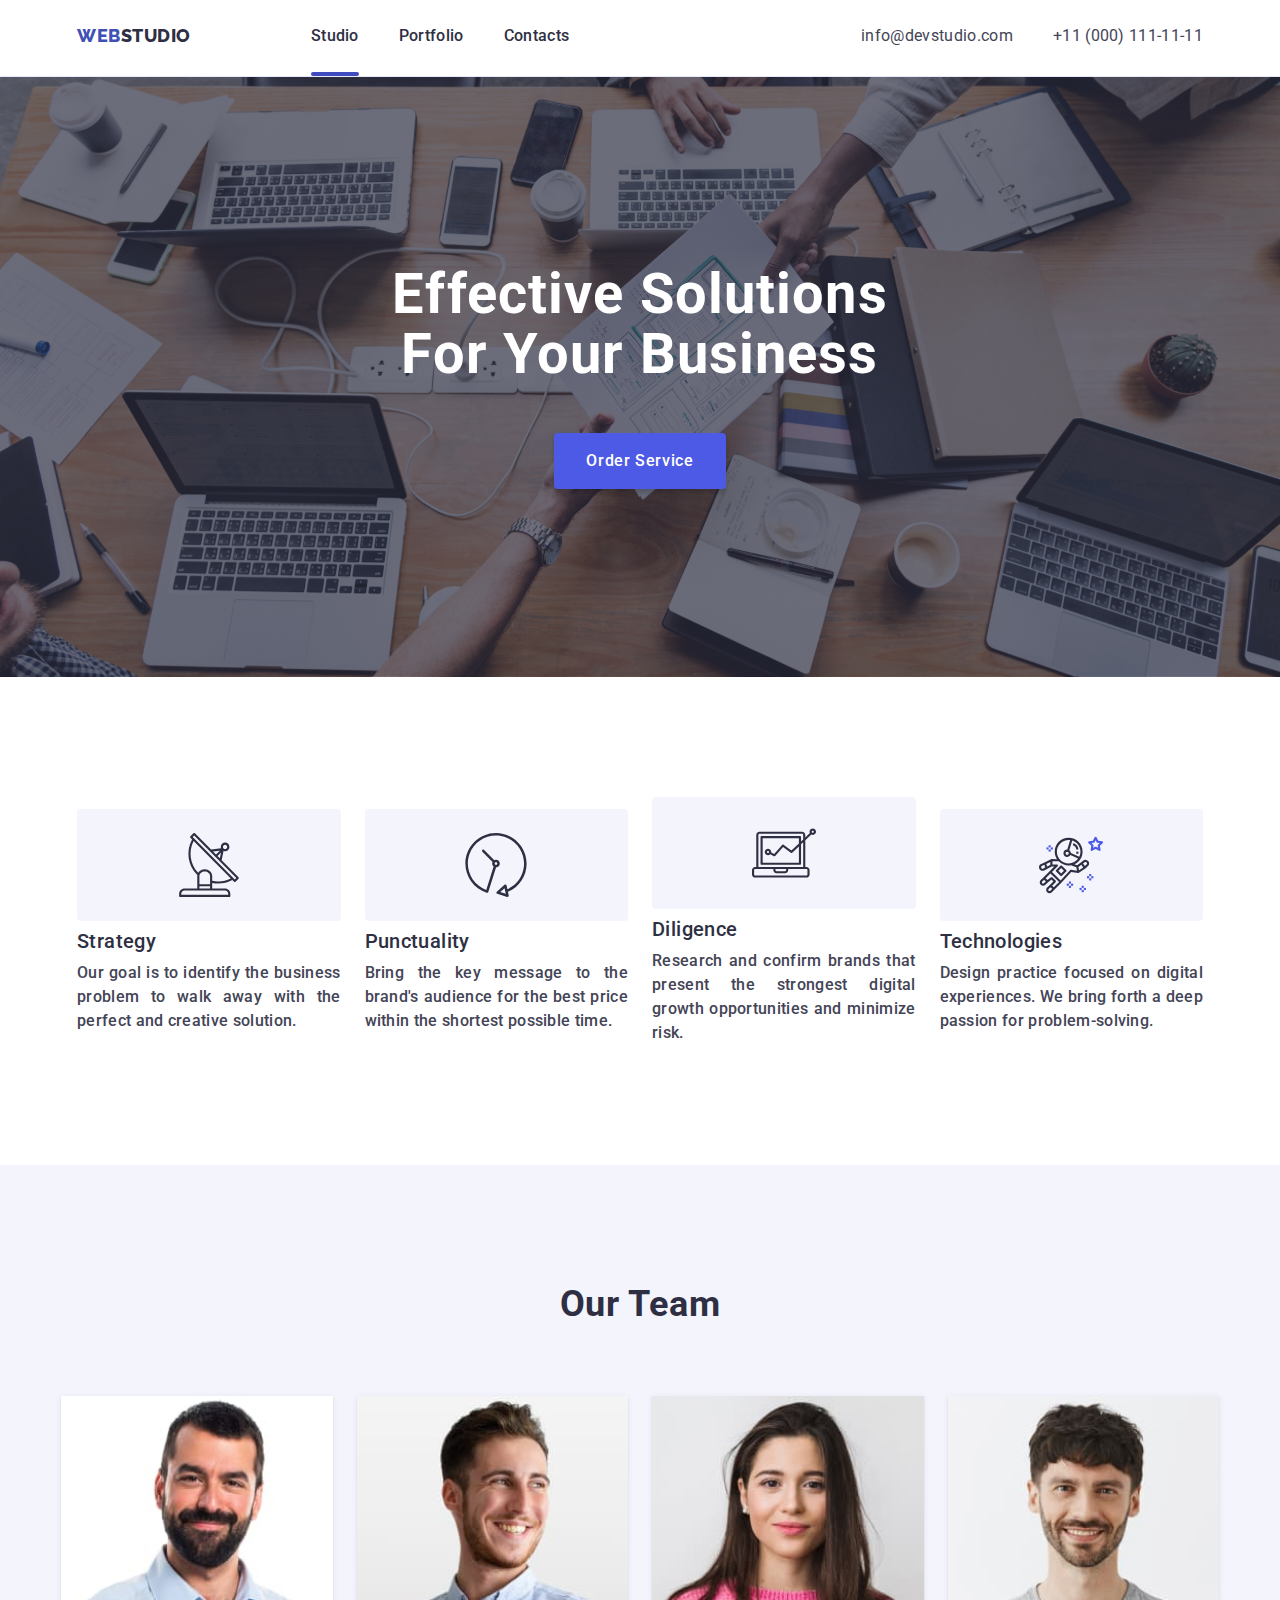
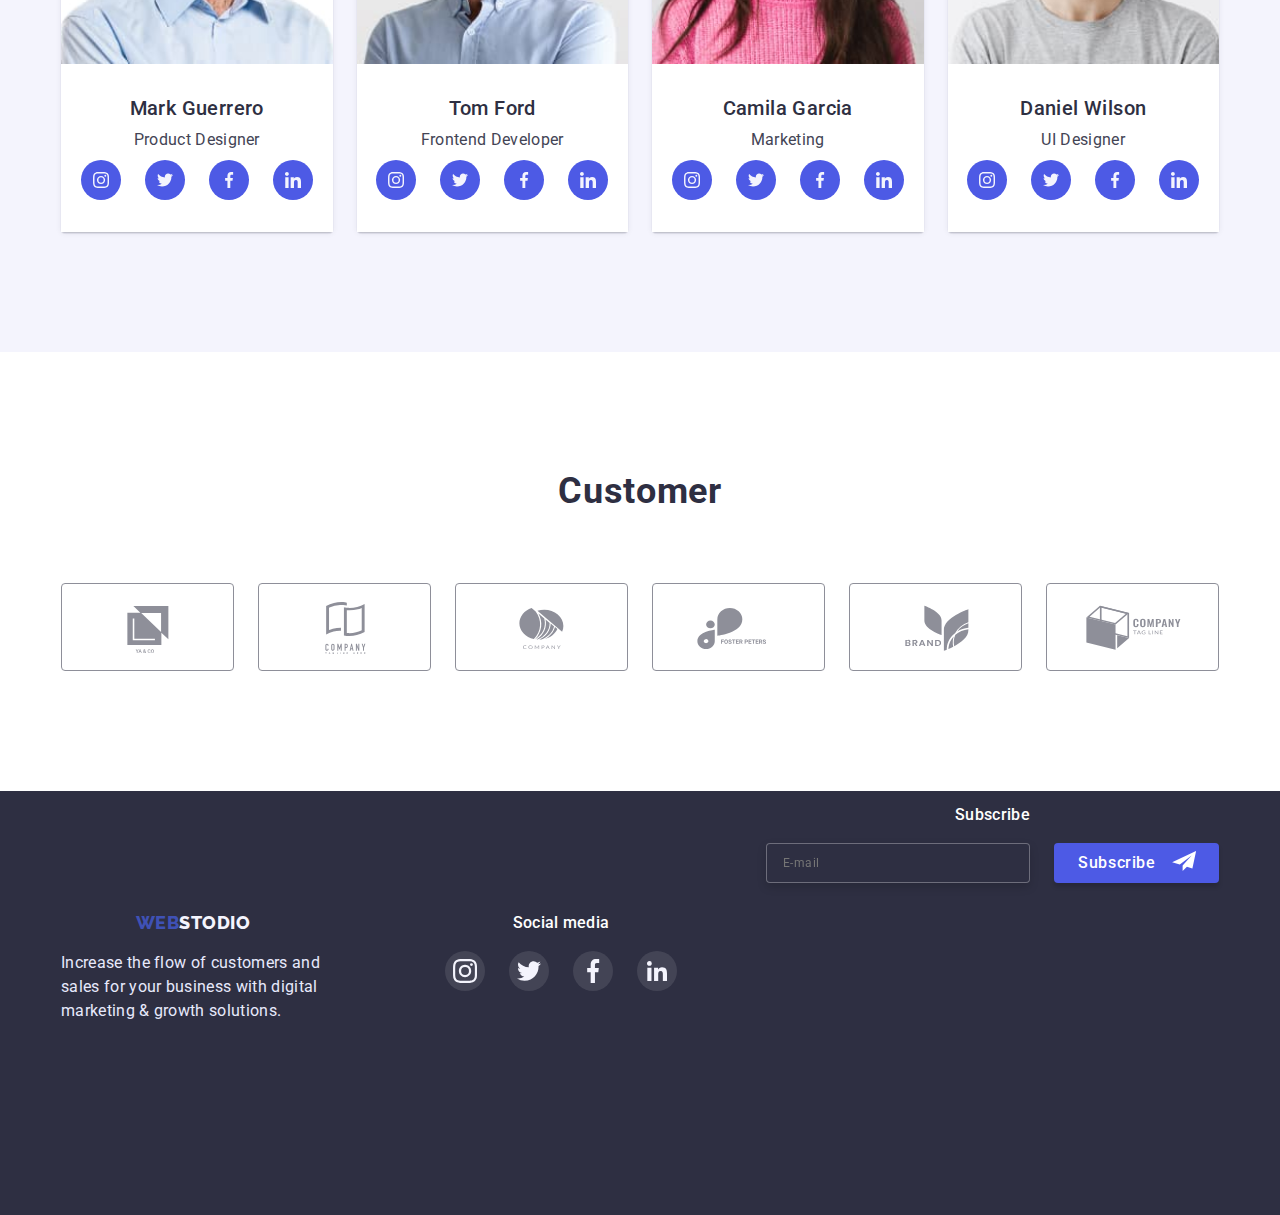
==== commit 3886876a: "edition-01" ====
--- a/index.html
+++ b/index.html
@@ -6,15 +6,18 @@
         <meta charset="UTF-8">
         <meta http-equiv="X-UA-Compatible" content="IE=edge">
         <meta name="viewport" content="width=device-width, initial-scale=1.0">
-        <title>Web-Studio</title>
-        <link rel="stylesheet" href="https://cdn.jsdelivr.net/npm/modern-normalize@1.1.0/modern-normalize.min.css">
         <link rel="preconnect" href="https://fonts.googleapis.com">
         <link rel="preconnect" href="https://fonts.gstatic.com" crossorigin>
+        <link rel="stylesheet" href="https://cdn.jsdelivr.net/npm/modern-normalize@1.1.0/modern-normalize.min.css">
         <link
             href="https://fonts.googleapis.com/css2?family=Raleway:wght@800&family=Roboto:wght@400;500;700;900&display=swap"
             rel="stylesheet">
+        <link href="https://unpkg.com/aos@2.3.1/dist/aos.css" rel="stylesheet">
         <link rel="stylesheet" href="./css/styles.css">
-
+        <link rel="stylesheet" href="css/mobile.css">
+        <link rel="stylesheet" href="css/tablet.css">
+        <link rel="stylesheet" href="css/desktop.css">
+        <title>Web-Studio</title>
 
     </head>
 
@@ -29,34 +32,101 @@
                     </a>
                     <ul class="header-list">
                         <li class="header-item">
-                            <a class="header-link emphasis " href="./index.html">Studio</a>
+                            <a class="header-link emphasis  " href="./index.html">Studio</a>
                         </li>
                         <li class="header-item">
-                            <a class="header-link " href=" ./portfolio.html">Portfolio</a>
+                            <a class="header-link  " href=" ./portfolio.html">Portfolio</a>
                         </li>
                         <li class="header-item">
                             <a class="header-link" href="">Contacts</a>
                         </li>
                     </ul>
                 </nav>
+                <div>
+                    <button type="button" class="mobile-menu-open" data-menu-open>
+                        <svg class="mobile-menu-open-icon" width="32" height="22">
+                            <use href="./icon.svg/close-icon.svg#icon-menu-hamburger"></use>
+                        </svg>
+                    </button>
+                </div>
+                <div class=" is-menu-close mobile-menu  " data-menu>
+                    <div class="container">
+                        <div>
+                            <button data-menu-close type="button" class="mobile-menu-cloce">
+                                <svg class="mobile-menu-close-icon" width="8px" height="8px">
+                                    <use href="./icon.svg/close-icon.svg#icon-modal-close-icon"></use>
+                                </svg>
+                            </button>
+                            <nav>
+                                <ul class="header-list-close">
+                                    <li class="header-item-close">
+                                        <a class="header-link-close  " href="./index.html">Studio</a>
+                                    </li>
+                                    <li class="header-item-close">
+                                        <a class="header-link-close " href=" ./portfolio.html">Portfolio</a>
+                                    </li>
+                                    <li class="header-item-close">
+                                        <a class="header-link-close" href="">Contacts</a>
+                                    </li>
+                                </ul>
+                            </nav>
+                        </div>
+                        <address>
+                            <ul class="address-info-close">
+                                <li><a class="info-tel-close" href="tel:+110001111111">+11 (000) 111-11-11</a></li>
+                                <li><a class="info-mail-close" href="mailto:info@devstudio.com">info@devstudio.com</a>
+                                </li>
+
+                            </ul>
+                        </address>
+                        <ul class="team-icon-list">
+                            <li class="team-icon-items"><a class="team-icon-link" href="">
+                                    <svg class="team-icon-set" width="16px" height="16px">
+                                        <use href="./icon.svg/icon.svg#icon-instagram"></use>
+                                    </svg>
+                                </a></li>
+                            <li class="team-icon-items"><a class="team-icon-link" href="">
+                                    <svg class="team-icon-set" width="16px" height="16px">
+                                        <use href="./icon.svg/icon.svg#icon-twitter"></use>
+                                    </svg>
+                                </a></li>
+                            <li class="team-icon-items"><a class="team-icon-link" href="">
+                                    <svg class="team-icon-set" width="16px" height="16px">
+                                        <use href="./icon.svg/icon.svg#icon-facebook"></use>
+                                    </svg>
+                                </a></li>
+                            <li class="team-icon-items"><a class="team-icon-link" href="">
+                                    <svg class="team-icon-set" width="16px" height="16px">
+                                        <use href="./icon.svg/icon.svg#icon-linkedin"></use>
+                                    </svg>
+                                </a>
+                            </li>
+                        </ul>
+                    </div>
+
+
+                </div>
                 <address>
                     <ul class="address-info">
-                        <li><a class="info-mail" href="mailto:info@devstudio.com">info@devstudio.com</a></li>
+
+                        <li class="address"><a class="info-mail" href="mailto:info@devstudio.com">info@devstudio.com</a>
+                        </li>
                         <li><a class="info-tel" href="tel:+110001111111">+11 (000) 111-11-11</a></li>
                     </ul>
                 </address>
+
             </div>
         </header>
         <main>
             <!-- scrolls -->
-            <section class="hero">
+            <section class="hero  container">
                 <div class=" container ">
-                    <h1 class="hero-title"> Effective Solutions for Your Business</h1>
+                    <h1 class="hero-title"> Effective Solutions <br />for Your Business</h1>
                     <button data-modal-open class="hero-button" type="button">Order Service</button>
                 </div>
             </section>
             <!-- 1section -->
-            <section class="about">
+            <section class="sectoins">
                 <div class="container">
                     <h2 hidden>features</h2>
                     <ul class="about-list">
@@ -87,16 +157,20 @@
                 </div>
             </section>
             <!-- 2section -->
-            <section class="sectoins">
+            <section class="sectoins product">
                 <div class="container">
                     <h2 class="product-title">What are we doing</h2>
                     <ul class="product-items">
-                        <li class="product-items-fon"> <img src="./images/chart.jpg" alt="chart" width="360"
+                        <li class="product-items-fon"> <img src="/img.adaptive/gadgets-img-1.jpg"
+                                srcset="./img.adaptive/gadgets-img-1-2x.jpg 2x" alt="chart" width="360" height="300">
+                        </li>
+                        <li class="product-items-fon"><img src="./img.adaptive/gadgets-img-2.jpg"
+                                srcset="./img.adaptive/gadgets-img-2-2x.jpg 2x" alt="screenshot" width="360"
                                 height="300"></li>
-                        <li class="product-items-fon"><img src="./images/screenshot.jpg" alt="screenshot" width="360"
-                                height="300"></li>
-                        <li class="product-items-fon"><img src="./images/synchronization.jpg" alt="synchronization"
-                                width="360" height="300"></li>
+                        <li class="product-items-fon"><img src="./img.adaptive/gadgets-img-3.jpg"
+                                srcset="./img.adaptive/gadgets-img-3-2x.jpg 2x" alt="synchronization" width="360"
+                                height="300">
+                        </li>
                     </ul>
                 </div>
             </section>
@@ -106,7 +180,8 @@
                     <h2 class="team-title">Our Team</h2>
                     <ul class="team-list">
                         <li class="team-items">
-                            <img src="./images/Mark-Guerrero.jpg" alt="Mark Guerrero" width="264" height="260">
+                            <img src="./img.adaptive/team-card-1.jpg" srcset="./img.adaptive/team-card-1-2x.jpg 2x"
+                                alt="Mark Guerrero" width="264" height="260">
                             <div class="retreat">
                                 <h3 class="team-items-title">Mark Guerrero</h3>
                                 <p class="team-items-text">Product Designer</p>
@@ -136,7 +211,8 @@
                             </div>
                         </li>
                         <li class="team-items">
-                            <img src="./images/Tom-Ford.jpg" alt="Tom Ford" width="264" height="260">
+                            <img src="./img.adaptive/team-card-2.jpg" srcset="./img.adaptive/team-card-2-2x.jpg 2x"
+                                alt="Tom Ford" width="264" height="260">
                             <div class="retreat">
                                 <h3 class="team-items-title">Tom Ford</h3>
                                 <p class="team-items-text">Frontend Developer</p>
@@ -166,7 +242,8 @@
                             </div>
                         </li>
                         <li class="team-items">
-                            <img src="./images/Camila-Garcia.jpg" alt="Camila Garcia" width="264" height="260">
+                            <img src="./img.adaptive/team-card-3.jpg" srcset="./img.adaptive/team-card-3-2x.jpg 3x"
+                                alt="Camila Garcia" width="264" height="260">
                             <div class="retreat">
                                 <h3 class="team-items-title">Camila Garcia</h3>
                                 <p class="team-items-text">Marketing</p>
@@ -196,7 +273,8 @@
                             </div>
                         </li>
                         <li class="team-items">
-                            <img src="./images/Daniel-Wilson.jpg" alt="Daniel Wilson" width="264" height="260">
+                            <img src="./img.adaptive/team-card-4.jpg" srcset="./img.adaptive/team-card-4-2x.jpg 4x"
+                                alt="Daniel Wilson" width="264" height="260">
                             <div class="retreat">
                                 <h3 class="team-items-title">Daniel Wilson</h3>
                                 <p class="team-items-text">UI Designer</p>
@@ -229,7 +307,7 @@
                 </div>
             </section>
             <!-- 4section -->
-            <section class="customer">
+            <section class="customer sectoins">
                 <div class="container">
                     <h2 class="caption-customer">Customer</h2>
                     <ul class="list-customer">
@@ -265,56 +343,57 @@
                 </div>
             </section>
             <!-- footer -->
-            <footer class="footer">
+            <footer class="footer sectoins">
                 <div class="container footer-list">
 
-
-                    <div class="box-logo">
-
-                        <a class="footer-logo" href="./index.html"><span class="footer-logo-web">Web</span>
-                            <span class="footer-logo-studio">
-                                Stodio
-                            </span>
-                        </a>
-
-                        <p class="footer-text">
-                            Increase the flow of customers and sales for your business
-                            with
-                            digital
-                            marketing
-                            &
-                            growth
-                            solutions.</p>
-                    </div>
-
-
-
-
-                    <div class="box-social">
-                        <b class="footer-icon-title">Social media</b>
-                        <ul class="footer-icon-list">
-                            <li class="footer-icon-items"><a class="footer-icon-link" href="">
-                                    <svg class="footer-icon-set" width="24px" height="24px">
-                                        <use href="./icon.svg/icon.svg#icon-instagram"></use>
-                                    </svg>
-                                </a></li>
-                            <li class="footer-icon-items"><a class="footer-icon-link" href="">
-                                    <svg class="footer-icon-set" width="24px" height="24px">
-                                        <use href="./icon.svg/icon.svg#icon-twitter"></use>
-                                    </svg>
-                                </a></li>
-                            <li class="footer-icon-items"><a class="footer-icon-link" href="">
-                                    <svg class="footer-icon-set" width="24px" height="24px">
-                                        <use href="./icon.svg/icon.svg#icon-facebook"></use>
-                                    </svg>
-                                </a></li>
-                            <li class="footer-icon-items"><a class="footer-icon-link" href="">
-                                    <svg width="24px" height="20px">
-                                        <use href="./icon.svg/icon.svg#icon-linkedin"></use>
-                                    </svg>
-                                </a></li>
-
-                        </ul>
+                    <div class="footer-box-logo">
+                        <div class="box-logo">
+
+                            <a class="footer-logo" href="./index.html"><span class="footer-logo-web">Web</span>
+                                <span class="footer-logo-studio">
+                                    Stodio
+                                </span>
+                            </a>
+
+                            <p class="footer-text">
+                                Increase the flow of customers and sales for your business
+                                with
+                                digital
+                                marketing
+                                &
+                                growth
+                                solutions.</p>
+                        </div>
+
+
+
+
+                        <div class="box-social">
+                            <b class="footer-icon-title">Social media</b>
+                            <ul class="footer-icon-list">
+                                <li class="footer-icon-items"><a class="footer-icon-link" href="">
+                                        <svg class="footer-icon-set" width="24px" height="24px">
+                                            <use href="./icon.svg/icon.svg#icon-instagram"></use>
+                                        </svg>
+                                    </a></li>
+                                <li class="footer-icon-items"><a class="footer-icon-link" href="">
+                                        <svg class="footer-icon-set" width="24px" height="24px">
+                                            <use href="./icon.svg/icon.svg#icon-twitter"></use>
+                                        </svg>
+                                    </a></li>
+                                <li class="footer-icon-items"><a class="footer-icon-link" href="">
+                                        <svg class="footer-icon-set" width="24px" height="24px">
+                                            <use href="./icon.svg/icon.svg#icon-facebook"></use>
+                                        </svg>
+                                    </a></li>
+                                <li class="footer-icon-items"><a class="footer-icon-link" href="">
+                                        <svg width="24px" height="20px">
+                                            <use href="./icon.svg/icon.svg#icon-linkedin"></use>
+                                        </svg>
+                                    </a></li>
+
+                            </ul>
+                        </div>
                     </div>
                     <div class="subscribe">
                         <form>
@@ -420,7 +499,9 @@
             </div>
 
         </main>
+        <script src="./js/mobile.js"></script>
         <script src="./js/modal.js"></script>
+
     </body>
 
 </html>--- a/css/styles.css
+++ b/css/styles.css
@@ -11,8 +11,10 @@
 padding-left: 0;
 }
 img {
-display: block ;
-height: auto;
+display: block;
+    max-width: 100%;
+    height: auto;
+    width: 100%;
 }
 /* joint class */
 :root {
@@ -26,65 +28,70 @@
     --line-heigh:1.5;
     --transition-duration:500ms;
     --transition-timing-function:cubic-bezier(0.4, 0, 0.2, 1);
+    --transition: 250ms cubic-bezier(0.4, 0, 0.2, 1);
 }
 .sectoins{
-    padding-top:120px;
-    padding-bottom:120px;
+    padding-top:96px;
+    padding-bottom:96px;
 }
 
 .container{
-    width: 1158px;
-    padding-left: 15px;
-    padding-right: 15px;
+    width: 100%;
+    padding-left: 16px;
+    padding-right: 16px;
     /* outline: 1px solid red; */
-margin: 0 auto;
-}
-.header > .container {
-    display: flex;
-    align-content: center;}
-/* header>logo-nav-address */
-.header{
-padding-top: 24px;
-padding-bottom: 24px;
-border-bottom: 1px solid #E7E9FC;
-}
-
+margin-left: auto;
+margin-right: auto;
+
+}
+.header>.container {
+   
+    display: flex;
+    align-content: center;
     
-.header-logo{
-    font-family: 'Raleway', sans-serif;
-        font-weight: 800;
-        font-size: 18px;
-        line-height: 1.33;
-        align-items: center;
-        letter-spacing: 0.03em;
-        text-transform: uppercase;
-        margin-right: 76px;
-        
-}
-.header-logo-web{ color:var(--brand-color);
- }
-.header-logo-studio{
-    color:var(--main-color);}
-/* nav */
-.header-navigation, .address-info {
-    display: flex;
-    margin-right: auto;
-}
+}
+        /* header>logo-nav-address  */
+        .header {
+          
+            padding-top: 24px;
+            padding-bottom: 24px;
+            border-bottom: 1px solid #E7E9FC; 
+            box-shadow: 0px 2px 1px rgba(46, 47, 66, 0.08), 0px 1px 1px rgba(46, 47, 66, 0.16), 0px 1px 6px rgba(46, 47, 66, 0.08);
+        }
+.header-logo {
+  
+                    font-family: 'Raleway', sans-serif;
+                    font-weight: 800;
+                    font-size: 18px;
+                    line-height: 1.33;
+                    align-items: center;
+                    letter-spacing: 0.03em;
+                    text-transform: uppercase;
+                    margin-right: 76px;
+                     }
+.header-logo-web {
+                    color: var(--brand-color);}
+.header-logo-studio {
+                    color: var(--main-color);}
+ /* nav */
+ .header-navigation,
+ .address-info {
+     display: flex;
+     margin-right: auto;}
 .header-list {
-    display: flex;
-    gap: 40px;}
-.header-link {
-    display: block;
-    font-weight: 500;
-    font-size: 16px;
-    line-height: var(--line-heigh);
-    letter-spacing: 0.02em;
-    color: var(--main-color);
-    transition-duration: var(--transition-duration);
-    transition-timing-function: var(--transition-timing-function);
-}
-
-    /* .emphasis::after{
+     display: flex;
+     gap: 40px;}
+ .header-link {
+     display: block;
+     font-weight: 500;
+     font-size: 16px;
+     line-height: var(--line-heigh);
+     letter-spacing: 0.02em;
+     color: var(--main-color);
+     transition-duration: var(--transition-duration);
+     transition-timing-function: var(--transition-timing-function);}
+
+ /* .emphasis::after{
         content: "";
         display:block;
         height: 4px;
@@ -93,555 +100,600 @@
        transform: translateY(24px); 
     border-radius: 2px solid var(--five-color);
     } */
-        .emphasis::after{
-            content: '';
-            display: block;
-            position: relative;
+ .emphasis::after {
+     content: '';
+     display: block;
+     position: relative;
+     border-radius: 2px;
+     width: 100%;
+     top: 24px;
+     border-bottom: 4px solid var(--five-color);}
+.header-link:is(:hover, :focus, :active) {
+     color: var(--five-color);
+    background-color: var(--three-color);}
+ .mobile-menu-open {
+     border: none;
+     background-color: transparent;
+ margin-right: auto;
+     padding: 0;
+     height: 22px;
+     width: 32;
+     display: none;
+    }
+.mobile-menu-open-icon {
+     
+   stroke: var(--main-color);}
+.mobile-menu {
+     position: fixed;
+    width: 100vw;
+        height: 100vh;
+     top: 0;
+     left: 0;
+     z-index: 1000;
+     background-color: var(--three-color);
+    
+        padding-top: 80px;
+        padding-bottom: 40px;  
+        transition: opacity var(--transition), visibility var(--transition);}
+.mobile-menu>.container {
+    height: 100%;
+    display: flex;
+    flex-direction: column;
+    justify-content: space-between;
+    overflow: auto;}
+        .mobile-menu-container {
+     position: relative;}
+.mobile-menu-cloce {
+     position: absolute;
+     width: 24px;
+     height: 24px;
+     border-radius: 50%;
+     background: var(--four-color);
+     border: 1px solid rgba(0, 0, 0, 0.1);
+     padding: 0;
+     line-height: 0;
+     border: none;
+     top: 24px;
+     right: 24px;
+    cursor: pointer;
+        transition: background-color var(--transition);}
+.is-menu-close {
+     visibility: hidden;
+     opacity: 0;
+     pointer-events: none;}
+.mobile-menu-cloce:hover,.mobile-menu-cloce:focus{
+    background-color: var(--five-color);
+}
+.mobile-menu-close-icon{transition: fill var(--transition);}
+.mobile-menu-cloce:hover .mobile-menu-close-icon:hover,
+.mobile-menu-cloce:focus .mobile-menu-close-icon:focus
+{fill:var(--three-color);}
+.header-list-close {}
+.header-item-close{margin-bottom: 40px;}
+.header-link-close{
+    font-weight: 700;
+    font-size: 36px;
+    line-height: 1.11;
+    letter-spacing: 0.02em;
+    text-transform: capitalize;
+    color: #2E2F42;
+    transition-duration: var(--transition-duration);
+        transition-timing-function: var(--transition-timing-function);
+}
+  .header-link-close:is(:active, :hover, :focus) {
+        color: var(--five-color);}
+                .info-tel-close {
+                    font-weight: 600;
+                    font-size: 36px;
+                    line-height: 1.11;
+                    text-transform: capitalize;
+                    color: #404BBF;
+                    display: inline-block;
+                    margin-bottom: 40px;
+                }
         
-                    border-radius: 2px;
-                        width: 100%;
-                        top: 24px;
-                    border-bottom:4px solid var(--five-color);
-            }
-    
- .header-link:is(:hover,:focus,:active){
-color: var(--five-color);
-background-color: var(--three-color);
-
-
-
-}
-    .info-mail
-    {
-font-style:normal;
-font-size: 16px;
-line-height:var(--line-heigh);
-letter-spacing: 0.02em;
-color: var(--two-color);
-margin-right: 40px;
-transition-duration: var(--transition-duration);
-    transition-timing-function: var(--transition-timing-function);
-}
-.info-tel
-{
-    font-style:normal;
+                .info-mail-close {
+                    ont-weight: 500;
+                    font-size: 20px;
+                    line-height: calc(24 / 20);
+                    letter-spacing: 0.02em;
+                    color: #434455;
+                    display: inline-block;
+                    margin-bottom: 48px;
+                }
+.info-mail {
+    font-style: normal;
     font-size: 16px;
     line-height: var(--line-heigh);
     letter-spacing: 0.02em;
     color: var(--two-color);
-    transition-duration: var(--transition-duration);
-        transition-timing-function: var(--transition-timing-function);
-    }
-
+    margin-right: 40px;
+    transition-duration: var(--transition-duration);
+    transition-timing-function: var(--transition-timing-function);}
+.info-tel {
+    font-style: normal;
+    font-size: 16px;
+    line-height: var(--line-heigh);
+    letter-spacing: 0.02em;
+    color: var(--two-color);
+    transition-duration: var(--transition-duration);
+    transition-timing-function: var(--transition-timing-function);}
 .info-mail:is(:active, :hover, :focus) {
     color: var(--five-color);
-    background-color: var(--three-color);
-   
-}
+    background-color: var(--three-color);}
 .info-tel:is(:active, :hover, :focus) {
     color: var(--five-color);
     background-color: var(--three-color);}
-   
-
-/* main>hero-1section-2section-3section */ 
-
-/* hero */
-.hero{
-    background-color: var(--main-color);
-    display: flex;
-   
-    padding-top: 188px;
-    padding-bottom: 188px;
-    max-height: 600px;
-max-width: 1440px;
-margin-left: auto;
-margin-right:auto;
+    /* hero */
+.hero {
+            width: 100%;
+            margin-left: auto;
+            margin-right: auto;
+             background-color: var(--main-color);
+            background-image:
+                    linear-gradient(to top, rgb(46, 47, 66, 0.7), rgb(46, 47, 66, 0.7)),
+                    url('../img.adaptive/Dark-bg-1x.jpg');
+                    background-repeat: no-repeat;
+                        background-position: center;
+                        background-size: cover;
+                        display: flex;
+    justify-content: center;
+    align-items: center;
+             padding-top: 112px;
+             padding-bottom: 112px; }
+              
+             @media (min-device-pixel-ratio: 2),
+                         (min-resolution: 192dpi),
+                         (min-resolution: 2dppx) {
+                             .hero {
+                                 background-image:
+                                     linear-gradient(rgba(46, 47, 66, 0.7),
+                                         rgba(46, 47, 66, 0.7)),
+                                     url(../img.adaptive/Dark-bg-2x.jpg);
+                             }
+                         }
+              
+.hero-title {
+    font-size: 36px;
+    line-height: 1.11;
+    text-align: center;
+    color: var(--three-color);
+    letter-spacing: 0.02em;
+    text-transform: capitalize;
+    margin-bottom: 72px;
     
-background-image: 
-linear-gradient(to top, rgb(46, 47, 66, 0.7), rgb(46, 47, 66, 0.7)),
-url('../images/people-office.jpg');
-   
-background-repeat: no-repeat;
-    background-position: center;
-    background-size: cover;
-}
-
-.hero-title{
-font-size: 56px;
-line-height: 1.07;
-text-align: center;
-color:var(--three-color);
- letter-spacing: 0.02em;
-color:var(--three-color);
- margin-bottom: 48px;
-width: 496px;
- margin-left: auto;
-margin-right: auto;
- 
-
-}
-
-.hero-button{ 
+}
+.hero-button {
 
     font-family: 'Roboto';
     font-weight: 500;
-    font-size:16px;
+    font-size: 16px;
     line-height: var(--line-heigh);
     letter-spacing: 0.04em;
-    color:#FFFFFF;
+    color: #FFFFFF;
     background-color: #4D5AE5;
     cursor: pointer;
     display: block;
     margin: 0 auto;
     padding: 16px 32px;
-        box-shadow: 0px 4px 4px rgba(0, 0, 0, 0.15);
-            border-radius: 4px;
-            border: none;
-        transition-duration: var(--transition-duration);
-            transition-timing-function: var(--transition-timing-function);}
-
-.hero-button:is(:hover,:focus){
+    box-shadow: 0px 4px 4px rgba(0, 0, 0, 0.15);
+    border-radius: 4px;
+    border: none;
+    transition-duration: var(--transition-duration);
+    transition-timing-function: var(--transition-timing-function);
+}
+.hero-button:is(:hover, :focus) {
     color: #FFFFFF;
-        background:#404BBF;
-        box-shadow: 0px 3px 1px rgba(0, 0, 0, 0.1), 0px 2px 1px rgba(0, 0, 0, 0.08), 0px 2px 2px rgba(0, 0, 0, 0.12);
-        border-radius: 4px;
-        
-}
-
+    background: #404BBF;
+    box-shadow: 0px 3px 1px rgba(0, 0, 0, 0.1), 0px 2px 1px rgba(0, 0, 0, 0.08), 0px 2px 2px rgba(0, 0, 0, 0.12);
+    border-radius: 4px;
+}
 /* 1section */
-.about{
-   
-   padding-top: 120px;
-}
-.about-list{
-    display: flex;
-        gap: 24px;;
-}
+.about {
+
+    /* padding-top: 120px; */
+}
+.about-list {
+    display: flex;
+    flex-wrap: wrap;
+   row-gap: 72px;}
 .about-items {
-    margin: 0 auto;   
+    width: 100%;
+    margin: 0 auto;
+   align-content: center;
+    text-align: justify;
 }
 .about-items::before {
     content: "";
-    display:block;
+    display: block;
     height: 112px;
     background: #F4F4FD;
-        border-radius: 4px;
-     background-repeat: no-repeat;
-     background-position: center;
-        /* outline: 1px solid red; */
-
-}
-.strategy::before {background-image: url(../img.vector/Vector.svg);}
-
-.punctuality::before{ background-image: url(../img.vector/Vector\ 1.svg);
-}
-.diligence::before{background-image:url(../img.vector/Vector\ 2.svg); }
-.technologies::before{background-image: url(../img.vector/astronaut\ 3.svg);}
-
-.about-items-title{
-font-weight: 500;
-font-size: 20px;
-line-height: 1.2;
-letter-spacing: 0.02em;
-color: var(--main-color);
-align-items: center;
-margin-bottom: 8px;
-margin-top: 8px;
-}
-.about-items-text
-{
-font-size: 16px;
-line-height:var(--line-heigh);
-letter-spacing: 0.02em;
-color: var(--two-color);
-
-    
-}
+    border-radius: 4px;
+    background-repeat: no-repeat;
+    background-position: center;
+    display: none;
+    /* outline: 1px solid red; */
+    }
+
+.strategy::before {
+    background-image: url(../img.vector/Vector.svg);
+}
+
+.punctuality::before {
+    background-image: url(../img.vector/Vector\ 1.svg);
+}
+
+.diligence::before {
+    background-image: url(../img.vector/Vector\ 2.svg);
+}
+
+.technologies::before {
+    background-image: url(../img.vector/astronaut\ 3.svg);
+}
+.about-items-title {
+    font-weight: 700;
+    font-size: 36px;
+    line-height: 1.1;
+    letter-spacing: 0.02em;
+    color: var(--main-color);
+    align-items: center;
+    text-align: center;
+    margin-bottom: 8px;
+     }
+.about-items-text {
+    /* text-align: center; */
+    font-weight: 500;
+    font-size: 16px;
+    line-height: var(--line-heigh);
+    letter-spacing: 0.02em;
+    color: var(--two-color);}
 /* 2section */
-/* .product{
-    padding-top: 120px;
-        padding-bottom: 120px;
-} */
-.product-title{
-font-size: 36px;
-line-height:1.1 ;
-text-align: center;
-letter-spacing: 0.02em;
-text-transform: capitalize;
-color: var(--main-color);
-margin-bottom: 72px;
-}
-.product-items{
-display: flex;
+.product{display: none;}
+.product-title {
+    font-size: 36px;
+    line-height: 1.1;
+    text-align: center;
+    letter-spacing: 0.02em;
+    text-transform: capitalize;
+    color: var(--main-color);
+    margin-bottom: 72px;}
+.product-items {
+    display: flex;
+    gap: 24px;}
+.product-items-fon {
+    background: linear-gradient(0deg, rgba(77, 90, 229, 0.1), rgba(77, 90, 229, 0.1));
+    border: 1px solid #E7E9FC;
+}
+/* 3section */
+.team {
+    background-color: var(--one-color);}
+.team-title {
+    font-size: 36px;
+    line-height: 1.1;
+    text-align: center;
+    letter-spacing: 0.02em;
+    text-transform: capitalize;
+    color: var(--main-color);
+    text-align: center;
+    margin-bottom: 72px;}
+.team-list {
+    display: flex;
+    flex-wrap: wrap;
+        row-gap: 72px}
+.team-items {
+    width: 100%;
+    text-align: center;
+    box-shadow: 0px 1px 6px rgba(46, 47, 66, 0.08), 0px 1px 1px rgba(46, 47, 66, 0.16), 0px 2px 1px rgba(46, 47, 66, 0.08);
+    border-radius: 0px 0px 4px 4px;}
+.retreat {
+    background-color: var(--three-color);
+    padding-top: 32px;
+    padding-bottom: 32px;}
+.team-items-title {
+    font-weight: 500;
+    font-size: 20px;
+    line-height: 1.2;
+    text-align: center;
+    letter-spacing: 0.02em;
+    color: var(--main-color);
+    margin-bottom: 8px;
+    /* margin-top: 32px; */}
+.team-items-text {
+    font-size: 16px;
+    line-height: var(--line-heigh);
+    text-align: center;
+    letter-spacing: 0.02em;
+    color: var(--two-color);}
+.team-icon-list {
+    display: flex;
+    justify-content: center;
     gap: 24px;
-}
-
-  .product-items-fon { background: linear-gradient(0deg, rgba(77, 90, 229, 0.1), rgba(77, 90, 229, 0.1));
-    border: 1px solid #E7E9FC;
-}
-/* 3section */
-.team{
-background-color: var(--one-color);
-}
-.team-title{
-font-size: 36px;
-line-height: 1.1;
-text-align: center;
-letter-spacing: 0.02em;
-text-transform: capitalize;
-color: var(--main-color);
-text-align: center;
-margin-bottom: 72px;
-}
-.team-list{
-    display: flex;
-        gap: 24px;
-}
-.team-items{
-    text-align: center;
-        box-shadow: 0px 1px 6px rgba(46, 47, 66, 0.08), 0px 1px 1px rgba(46, 47, 66, 0.16), 0px 2px 1px rgba(46, 47, 66, 0.08);
-        border-radius: 0px 0px 4px 4px;
-    }
-    .retreat{
-        background-color: var(--three-color);
-        padding-top: 32px;
-        padding-bottom: 32px;
-    }
-.team-items-title{
-font-weight: 500;
-font-size: 20px;
-line-height: 1.2;
-text-align: center;
-letter-spacing: 0.02em;
-color: var(--main-color);
-margin-bottom: 8px;
-/* margin-top: 32px; */
-
-}
-.team-items-text{
-font-size: 16px;
-line-height:var(--line-heigh);
-text-align: center;
-letter-spacing: 0.02em;
-color: var(--two-color);}
-  .team-icon-list{
-    display: flex;
-    justify-content: center;
-gap: 24px;
-margin-top: 8px;
-
-  }
-  .team-icon-items{
+    margin-top: 8px}
+.team-icon-items {
     width: 40px;
-    height: 40px;
-  }
-  .team-icon-link{
+    height: 40px;}
+.team-icon-link {
     width: 100%;
     height: 100%;
     border-radius: 50%;
-    background-color:#4D5AE5;
+    background-color: #4D5AE5;
     display: flex;
     justify-content: center;
     align-items: center;
     transition-duration: var(--transition-duration);
-        transition-timing-function: var(--transition-timing-function);
+    transition-timing-function: var(--transition-timing-function);}
+.team-icon-link:is(:hover, :focus) {
+    background-color: var(--five-color);}
+.team-icon-set {
+    fill: var(--three-color);}
+
+        /* 4section */
+/* .customer {
+            padding-top: 136px;
+            padding-bottom: 114px;} */
+.caption-customer {
+            font-size: 36px;
+            line-height: 1.1;
+            text-align: center;
+            letter-spacing: 0.02em;
+            text-transform: capitalize;
+            color: var(--main-color);
+            text-align: center;
+            margin-bottom: 72px;}
+.list-customer {
+    display: flex;
+        flex-wrap: wrap;
+        column-gap: 16px;
+        row-gap: 72px;
     }
-  
-  .team-icon-link:is(:hover,:focus){
-    background-color: var(--five-color);}
-   
-  .team-icon-set{
-    fill: var(--three-color);
-  }
-/* margin
--bottom: 8px;   */
-
-/* 4section */
-.customer {
-    padding-top: 136px;
-    padding-bottom: 114px;
-}
-.caption-customer{
-    font-size: 36px;
-        line-height: 1.1;
-        text-align: center;
-        letter-spacing: 0.02em;
-        text-transform: capitalize;
-        color: var(--main-color);
-        text-align: center;
-        margin-bottom: 72px;
-}
-.list-customer{
+
+
+            /* display: flex;
+            gap: 24px;
+            justify-content: center;
+            align-items: center;  */
+.logo-customer {
+            /* display: block; */
+            height: 88px;
+            /* width: 168px; */
+            width: calc((100% - 16px) / 2);
+                
+     /* border: 1px solid #8E8F99;
+            border-radius: 4px; */ }
+.link-customer {
+            width: 100%;
+            height: 100%;
+            border: 1px solid #8E8F99;
+            border-radius: 4px;
+            display: flex;
+            justify-content: center;
+            align-items: center;}
+ .icon-customer {
+            fill: #8E8F99;
+            transition-duration: var(--transition-duration);
+            transition-timing-function: var(--transition-timing-function);}
+.link-customer:is(:hover, :focus) {
+            border-color: var(--five-color);  }
+    .link-customer:is(:hover, :focus) .icon-customer {
+     fill: var(--five-color); }
+
+/* footer */
+.footer {
+    background-color: var(--main-color);
+    /* padding-top: 100px;
+    padding-bottom: 100px; */
+}
+.footer-list {
 display: flex;
-    gap: 24px;
-    justify-content: center;
-    align-items: center;
-   
-
-}
-.logo-customer{
-        /* display: block; */
-        height: 88px;
-        width: 168px; 
-        
-        /* border: 1px solid #8E8F99;
-        border-radius: 4px; */
-}
-.link-customer{
-    width: 100%;
-    height: 100%;
-    border: 1px solid #8E8F99;
-    border-radius: 4px;
-    display: flex;
-    justify-content: center;
-    align-items: center;}
-    
-.icon-customer{
-    fill: #8E8F99;
-    transition-duration: var(--transition-duration);
-        transition-timing-function: var(--transition-timing-function);
-}
-
-.link-customer:is(:hover, :focus) {
-    border-color:var(--five-color);
-}
-
-.link-customer:is(:hover, :focus) .icon-customer {
-    
-    fill:var(--five-color);
-    
-}
-
-    
-        
-
-/* footer */
-/* .box-social{border:1px solid red}
-.box-logo {
-    border: 1px solid red
-} */
-.footer {background-color: var(--main-color);
-    padding-top: 100px;
-        padding-bottom: 100px;
-
-}
-.footer-list{
-    display: flex;
-  
-    justify-content: center;
-
-}
+flex-wrap: wrap;
+justify-content: center;
+
+}
+
 
 .footer-logo {
     font-family: 'Raleway', sans-serif;
-    font-weight:800;
+    font-weight: 800;
     font-size: 18px;
     line-height: 1.33;
     display: flex;
     align-items: center;
     letter-spacing: 0.03em;
     text-transform: uppercase;
-    margin-right: 76px;
+    /* margin-right: 76px; */
     margin-bottom: 16px;
-}
-
-
+justify-content: center;
+align-items: flex-start;  
+}
 .footer-logo-web {
-    color: var(--brand-color);
-}
-
+    color: var(--brand-color);}
 .footer-logo-studio {
-    color: var(--one-color);    
-}
-.footer-text{
-font-size: 16px;
-line-height: var(--line-heigh);
-letter-spacing: 0.02em;
-color: var(--four-color);
-width: 264px;
-
-}
+    color: var(--one-color);}
+.footer-text {
+    font-size: 16px;
+    line-height: var(--line-heigh);
+    letter-spacing: 0.02em;
+    color: var(--four-color);
+    width: 264px;
+    margin-bottom: 72px;
+    margin-left: auto;
+    margin-right: auto;}
 /* footer-social */
-.box-social{
- margin-left: 120px;
- margin-right: 80px;
-}
+/* .box-social {
+    margin-left: 120px;
+    margin-right: 80px;} */
+.footer-icon-title {
+            font-weight: 500;
+            font-size: 16px;
+            line-height: var(--line-heigh);
+            letter-spacing: 0.02em;
+            color: var(--three-color);
+          display: flex;
+          justify-content: center;
+            
+        }
+      
+      
 .footer-icon-list {
     display: flex;
     justify-content: center;
     gap: 24px;
-    margin-top: 16px;
-
-}
-
+    margin-top: 16px;}
 .footer-icon-items {
     width: 40px;
-    height: 40px;
-}
-
+    height: 40px;}
 .footer-icon-link {
     width: 100%;
     height: 100%;
     border-radius: 50%;
-    background-color:rgba(255, 255, 255, 0.1);;
+    background-color: rgba(255, 255, 255, 0.1);
     display: flex;
     justify-content: center;
     align-items: center;
     transition-duration: var(--transition-duration);
-        transition-timing-function: var(--transition-timing-function);
-}
-
+    transition-timing-function: var(--transition-timing-function);}
 .footer-icon-link:is(:hover, :focus) {
-    background-color: #31D0AA;
-   
-}
+    background-color: #31D0AA;}
 
 .footer-icon-set {
-    fill: var(--three-color);
-}
-.footer-icon-title{
-font-weight: 500;
-    font-size: 16px;
-    line-height:var(--line-heigh);
-letter-spacing: 0.02em;
-color:var(--three-color);
-}
-.subscribe{
- margin-left: -20px;
-}
-
-.subscribe-text{
-        font-weight: 500;
-        font-size: 16px;
-        line-height:var(--line-heigh);
-        letter-spacing: 0.02em;
-        color:var(--three-color);
-       
-}
-.subscribe-list{
-    display: flex;
-        justify-content: center;
-        gap: 24px;
-        margin-top: 16px;
-}
-.subscribe-input{
+    fill: var(--three-color);}
+
+.subscribe {
+    /* margin-left: -20px; */
+}
+.subscribe-text {
+    font-weight: 500;
+    font-size: 16px;
+    line-height: var(--line-heigh);
+    letter-spacing: 0.02em;
+    color: var(--three-color);
+text-align: center;
+margin-top: 72px;}
+.subscribe-list {
+    display: flex;
+    flex-wrap: wrap;
+    justify-content: center;
+    gap: 24px;
+    margin-top: 16px;}
+.subscribe-input {
     width: 264px;
     height: 40px;
     border: 1px solid rgba(255, 255, 255, 0.3);
-        filter: drop-shadow(0px 4px 4px rgba(0, 0, 0, 0.15));
-        border-radius: 4px;
-        background-color: var(--main-color);
-        padding: 8px 16px;
-        font-size: 12px;
-            line-height: 2.0;
-            letter-spacing: 0.04em;
-            color: rgba(255, 255, 255, 0.6);
-            transition-duration: var(--transition-duration);
-                transition-timing-function: var(--transition-timing-function);
-}
+    filter: drop-shadow(0px 4px 4px rgba(0, 0, 0, 0.15));
+    border-radius: 4px;
+    background-color: var(--main-color);
+    padding: 8px 16px;
+    font-size: 12px;
+    line-height: 2.0;
+    letter-spacing: 0.04em;
+    color: rgba(255, 255, 255, 0.6);
+    transition-duration: var(--transition-duration);
+    transition-timing-function: var(--transition-timing-function);}
+
 /* .subscribe-input:is(:hover, :focus) {
     color: #FFFFFF;
     background: #404BBF;
     box-shadow: 0px 3px 1px rgba(0, 0, 0, 0.1), 0px 2px 1px rgba(0, 0, 0, 0.08), 0px 2px 2px rgba(0, 0, 0, 0.12);
     border-radius: 4px;
-    
-} */
-
-.footer-button{
+    */
+
+.footer-button {
     font-family: 'Roboto';
-        font-weight: 500;
-        font-size: 16px;
-        width: 165px;
-        height: 40px;
-        line-height: var(--line-heigh);
-        letter-spacing: 0.04em;
-        color: #FFFFFF;
-        background-color: #4D5AE5;
-        cursor: pointer;
-        display: flex;
-        margin: 0 auto;
-        padding: 8px 24px;
-        box-shadow: 0px 4px 4px rgba(0, 0, 0, 0.15);
-        border-radius: 4px;
-        border: none;
-        transition-duration: var(--transition-duration);
-        transition-timing-function: var(--transition-timing-function);
-    }
+    font-weight: 500;
+    font-size: 16px;
+    width: 165px;
+    height: 40px;
+    line-height: var(--line-heigh);
+    letter-spacing: 0.04em;
+    color: #FFFFFF;
+    background-color: #4D5AE5;
+    cursor: pointer;
+    display: flex;
+    margin: 0 auto;
+    padding: 8px 24px;
+    box-shadow: 0px 4px 4px rgba(0, 0, 0, 0.15);
+    border-radius: 4px;
+    border: none;
+    transition-duration: var(--transition-duration);
+    transition-timing-function: var(--transition-timing-function);}
 .footer-button:is(:hover, :focus) {
     color: #FFFFFF;
     background: #404BBF;
     box-shadow: 0px 3px 1px rgba(0, 0, 0, 0.1), 0px 2px 1px rgba(0, 0, 0, 0.08), 0px 2px 2px rgba(0, 0, 0, 0.12);
     border-radius: 4px;}
-
-.footer-butto-set{
-    margin-left: 16px;
-}
-
+.footer-butto-set {
+    margin-left: 16px;}
 /* portfolio */
-.portfolio{
-    padding-top: 96px;
-        padding-bottom:120px;
-        /* margin-right:156px;
-        margin-left: 156px */
-}
-.portfolio-leble{
-    display: flex;
-gap: 24px;
-    justify-content: center;  
-    margin-bottom: 71px;  
-}
-.portfolio-leble-button 
-{
-font-family: 'Roboto', sans-serif;
-font-weight: 500;
-font-size: 16px;
-line-height:var(--line-heigh);
-border: 1px solid #E7E9FC;
-color: #4D5AE5;
-background-color:  #F4F4FD;
-border-radius: 4px;
-padding: 12px 24px;
-transition-duration: var(--transition-duration);
+ .portfolio {
+    padding-top: 48px;
+    padding-bottom: 48px;
+    /* margin-right:156px;
+        margin-left: 156px */}
+.portfolio-leble {
+display: flex;
+    column-gap: 24px;
+    row-gap: 16px;
+    flex-wrap: wrap;
+    margin-bottom: 48px;}
+.portfolio-leble-button {
+    font-family: 'Roboto', sans-serif;
+    font-weight: 500;
+    font-size: 16px;
+    
+    border: 1px solid #E7E9FC;
+    color: #4D5AE5;
+    background-color: #F4F4FD;
+    border-radius: 4px;
+    padding: 12px 24px;
+    transition-duration: var(--transition-duration);
     transition-timing-function: var(--transition-timing-function);
-
-}
+flex: none;
+align-items: center;}
 .portfolio-leble-button:is(:hover,
-:focus){
+    :focus) {
     color: #FFFFFF;
-        background: #404BBF;
-            box-shadow: 0px 3px 1px rgba(0, 0, 0, 0.1), 0px 2px 1px rgba(0, 0, 0, 0.08), 0px 2px 2px rgba(0, 0, 0, 0.12);
-            border-radius: 4px;
-}
-
-.portfolio-set{
+    background: #404BBF;
+    box-shadow: 0px 3px 1px rgba(0, 0, 0, 0.1), 0px 2px 1px rgba(0, 0, 0, 0.08), 0px 2px 2px rgba(0, 0, 0, 0.12);
+    border-radius: 4px;
+}
+
+
+.portfolio-set {
     display: flex;
     flex-wrap: wrap;
     justify-content: center;
     justify-self: space-between;
     row-gap: 48px;
-column-gap: 21px;
-flex-basis: calc((100% - 30px) / 3);}
+    column-gap: 21px;
+    flex-basis: calc((100% - 30px) / 3);
+    
+}
 
 .portfolio-services {
-    display: block;}
- .portfolio-link {
-display: block;
-position: relative;
-overflow: hidden;
-transition-duration: var(--transition-duration);
+    display: block;
+}
+
+.portfolio-link {
+    display: block;
+    position: relative;
+    overflow: hidden;
+    transition-duration: var(--transition-duration);
     transition-timing-function: var(--transition-timing-function);
- }
- .portfolio-link:is(:hover, :focus){
+    box-shadow: 0px 1px 6px rgba(46, 47, 66, 0.08);
+}
+
+.portfolio-link:is(:hover, :focus) {
     box-shadow: 0px 1px 6px rgba(160, 14, 19, 0.08), 0px 1px 1px rgba(46, 47, 66, 0.16), 0px 2px 1px rgba(46, 47, 66, 0.08);
- 
- }
-.portfolio-img{
+
+}
+
+.portfolio-img {
     position: relative;
-        overflow: hidden;
-}
-
-
-.content{
+    overflow: hidden;
+}
+
+
+.content {
     padding: 32px 16px;
     border-right: 1px solid #E7E9FC;
     border-bottom: 1px solid #E7E9FC;
@@ -659,254 +711,240 @@
     color: var(--main-color);
     margin-bottom: 8px;
 }
-.portfolio-services-text{
+
+.portfolio-services-text {
     font-size: 16px;
     line-height: 1.5;
     letter-spacing: 0.02em;
-color: var(--two-color);
-}
-.overlay{
-    position: absolute ;
+    color: var(--two-color);
+}
+
+.overlay {
+    position: absolute;
     top: 0;
     left: 0;
     width: 100%;
     height: 100%;
-    background-color:#4D5AE5;
-    transform:translateY(100%);
+    background-color: #4D5AE5;
+    transform: translateY(100%);
     transition: transform 250ms ease;
     line-height: var(--line-heigh);
-        letter-spacing: 0.02em;
-        color: var(--one-color);
-font-size: 16px;
-padding:40px 32px 164px 32px;
-transition-duration: var(--transition-duration);
+    letter-spacing: 0.02em;
+    color: var(--one-color);
+    font-size: 16px;
+    padding: 40px 32px 164px 32px;
+    transition-duration: var(--transition-duration);
     transition-timing-function: var(--transition-timing-function);
+display: none;
 }
 
 .portfolio-link:hover .overlay,
-.portfolio-link:focus .overlay
-{
+.portfolio-link:focus .overlay {
     transform: translateY(0);
-    
-}
+
+}
+
 
 /* modal */
-.modal{
+.modal {
+
     position: absolute;
-width: 408px;
-    min-height: 584px;
-    top: 88px;
+    width:100%;
+    min-height: 576px;
+    top: 96px;
     background: #FCFCFC;
     box-shadow: 0px 1px 1px rgba(0, 0, 0, 0.14), 0px 1px 3px rgba(0, 0, 0, 0.12), 0px 2px 1px rgba(0, 0, 0, 0.2);
     border-radius: 4px;
     padding: 24px;
-  opacity: 0.7;
-  
-  
-transition-duration: var(--transition-duration);
+    
+    /* opacity: 0.7; */
+    transition-duration: var(--transition-duration);
     transition-timing-function: var(--transition-timing-function);
 }
-.modal:hover{opacity: 1; 
-    /* transform: scale(1.5); */
-}
-    
-
+.modal:hover {
+    opacity: 1;
+    /* transform: scale(1.5); */}
 .beckdrop {
     display: flex;
-        justify-content: center;
-position: fixed;
-   top: 0;
-   width: 100%;
-   height: 100%;}
-        
-    .modal-close{
-        width: 24px;
-        height: 24px;
-        border-radius: 50%;
-        background:var(--four-color);
-            border: 1px solid rgba(0, 0, 0, 0.1);
-        display: flex;
-        justify-content: center;
-        align-items: center;
-        transition-duration: var(--transition-duration);
-            transition-timing-function: var(--transition-timing-function);
+    justify-content: center;
+    /* position: fixed; */
+
+    top: 0;
+    width: 100%;
+    height: 100%;}
+.modal-close {
+    width: 24px;
+    height: 24px;
+    border-radius: 50%;
+    background: var(--four-color);
+    border: 1px solid rgba(0, 0, 0, 0.1);
+    display: flex;
+    justify-content: center;
+    align-items: center;
+    transition-duration: var(--transition-duration);
+    transition-timing-function: var(--transition-timing-function);
     margin-left: auto;
-    margin-bottom: 24px;
-   
-    }
-        .modal-close-icon{
-          
-        }
-        .modal-close:is(:hover,:focus){
-        background-color: var(--five-color);
-        
-        }
-                .modal-close:is(:hover, :focus) .modal-close-icon{fill:var(--three-color) ;}
-                                .is-hidden {
-                                    visibility: hidden;
-                                    opacity: 0;
-                                    pointer-events: none;
-                                }
-   .modal-title{
+    margin-bottom: 24px;}
+.modal-close-icon {}
+.modal-close:is(:hover, :focus) {
+    background-color: var(--five-color);}
+.modal-close:is(:hover, :focus) .modal-close-icon {
+    fill: var(--three-color);}
+.is-hidden {
+    visibility: hidden;
+    opacity: 0;
+    pointer-events: none;}
+.modal-title {
     font-weight: 500;
-        font-size: 16px;
-        line-height: 1.5px;
-        letter-spacing: 0.02em;
-        color: var(--main-color);
-        text-align: center;
-        margin-bottom:16px;
-
-   }
-   
-   .modal-label-text{
+    font-size: 16px;
+    line-height: 1.5px;
+    letter-spacing: 0.02em;
+    color: var(--main-color);
+    text-align: center;
+    margin-bottom: 16px;}
+.modal-label-text {
     margin-bottom: 4px;
     font-size: 12px;
-        line-height: 1.16;
+    line-height: 1.16;
     letter-spacing: 0.01em;
-        color: #8E8F99;
-        display: inline-block;
-   }
-   .input-wrap{
-    position: relative;
-    
-   }
-      .modal-lable{margin-bottom:  8px;}
-    
-      .modal-input{
-        width: 100%;
-        height: 40px;
-        /* margin-bottom: 26px; */
+    color: #8E8F99;
+    display: inline-block;}
+.input-wrap {
+    position: relative;}
+.modal-lable {
+    margin-bottom: 8px;}
+.modal-input {
+    width: 100%;
+    height: 40px;
+    /* margin-bottom: 26px; */
     border: 1px solid rgba(33, 33, 33, 0.2);
-        border-radius: 4px;
-      background-color: #FCFCFC;
+    border-radius: 4px;
+    background-color: #FCFCFC;
     font-size: 12px;
-        line-height: 1.16;
-        letter-spacing: 0.04em;
-        color:var(--main-color);
-        padding-left: 38px;
-        outline: none;
-    transition-duration: var(--transition-duration);
-        transition-timing-function: var(--transition-timing-function);
-    }
-        .modal-input:focus{
-            border: 1px solid #4D5AE5;
-                border-radius: 4px;
-        }
-       .modal-icon{
-        position: absolute;
-            top: 50%;
-            transform: translateY(-50%);
-            left: 0%;
-            margin-left: 16px;
-       }
-           .modal-input:focus + .modal-icon{
-            fill: #4D5AE5;
-           }
+    line-height: 1.16;
+    letter-spacing: 0.04em;
+    color: var(--main-color);
+    padding-left: 38px;
+    outline: none;
+    transition-duration: var(--transition-duration);
+    transition-timing-function: var(--transition-timing-function);}
+.modal-input:focus {
+    border: 1px solid #4D5AE5;
+    border-radius: 4px;}
+.modal-icon {
+    position: absolute;
+    top: 50%;
+    transform: translateY(-50%);
+    left: 0%;
+    margin-left: 16px;}
+.modal-input:focus+.modal-icon {
+    fill: #4D5AE5;}
 
 /* .modal-icon{
     position: absolute;
     top: 50%;
     transform: translateY(-50%);
   left:0%;
- } */
-
-   
-        /* .modal-input::placeholder {
+  */
+
+
+/* .modal-input::placeholder {
             color: rgba(117, 117, 117, 0.5);}
 .modal-input:not(:placeholder-shown){
 border: 1px solid #4D5AE5;
     border-radius: 4px;
-} */
-
-    
-    .modal-textarea{
-        width: 100%;
-        height: 120px;
-        margin-bottom: 16px;
-border: 1px solid rgba(33, 33, 33, 0.2);
+ */
+.modal-textarea {
+    width: 100%;
+    height: 120px;
+    margin-bottom: 16px;
+    border: 1px solid rgba(33, 33, 33, 0.2);
     border-radius: 4px;
     background-color: #FCFCFC;
-    
+
     font-size: 12px;
-        line-height: 1.16;
-        letter-spacing: 0.04em;
-        color: var(--main-color);
-        padding-top: 8px;
-        padding-left: 16px;
-        padding-right: 16px;
-        outline: none;
-     resize: none;
-    }
-        
-                                .modal-textarea:focus {
-                                    border: 1px solid #4D5AE5;
-                                    border-radius: 4px;
-                                }
-                                .checkbox-conditions{
-                                    display: flex;
-                                    align-items: center;
-                                    
-                                    
-                                }
-                                .input-check{
-            display: none;
-                                }
-                                   
-                                
-        .checkbox-text{
-            font-size: 12px;
-                line-height:1.16;
-               letter-spacing: 0.04em;
-             color: #757575;
-             display: flex;
-             align-items: center;
-        }
-        .checkbox-text::before{
-            content:'';
-            width: 16px;
-            height: 16px;
-            border: 1.25px solid #2E2F42;
-                border-radius: 2px;
-                 margin-right: 8px;
-            
-        }
-.input-check:checked + .checkbox-text::before{
+    line-height: 1.16;
+    letter-spacing: 0.04em;
+    color: var(--main-color);
+    padding-top: 8px;
+    padding-left: 16px;
+    padding-right: 16px;
+    outline: none;
+    resize: none;}
+.modal-textarea:focus {
+    border: 1px solid #4D5AE5;
+    border-radius: 4px;}
+.checkbox-conditions {
+    display: flex;
+    align-items: center;}
+.input-check {
+    display: none;}
+.checkbox-text {
+    font-size: 12px;
+    line-height: 1.16;
+    letter-spacing: 0.04em;
+    color: #757575;
+    display: flex;
+    align-items: center;}
+.checkbox-text::before {
+    content: '';
+    width: 16px;
+    height: 16px;
+    border: 1.25px solid #2E2F42;
+    border-radius: 2px;
+    margin-right: 8px;}
+.input-check:checked+.checkbox-text::before {
     background-color: #31D0AA;
     border: none;
     background-image: url(../img.vector/hceck.svg);
     background-repeat: no-repeat;
-   background-position: center;
-}
-        .privacy-policy{
-            color: #4D5AE5;
-         text-decoration: underline;
-         
+    background-position: center;}
+.privacy-policy {
+    color: #4D5AE5;
+    text-decoration: underline;}
+.modal-send {
+    width: 169px;
+    height: 56px;
+    font-family: 'Roboto';
+    font-weight: 500;
+    font-size: 16px;
+    line-height: var(--line-heigh);
+    letter-spacing: 0.04em;
+    color: #FFFFFF;
+    background-color: #4D5AE5;
+    cursor: pointer;
+    display: block;
+    margin: auto;
+    margin-top: 24px;
+    padding: 16px 32px;
+    box-shadow: 0px 4px 4px rgba(0, 0, 0, 0.15);
+    border-radius: 4px;
+    border: none;
+    transition-duration: var(--transition-duration);
+    transition-timing-function: var(--transition-timing-function);}
+.modal-send:is(:hover, :focus) {
+    color: #FFFFFF;
+    background: #404BBF;
+    box-shadow: 0px 3px 1px rgba(0, 0, 0, 0.1), 0px 2px 1px rgba(0, 0, 0, 0.08), 0px 2px 2px rgba(0, 0, 0, 0.12);
+    border-radius: 4px;}
+
+
+
+
+        @media screen and (max-width: 767px) {
+.header-list {display: none;}
+.address-info {display: none;}
+.mobile-menu-open {display: block;}
         }
-
-    .modal-send{
-        width: 169px;
-        height: 56px;
-    font-family: 'Roboto';
-        font-weight: 500;
-        font-size: 16px;
-        line-height: var(--line-heigh);
-        letter-spacing: 0.04em;
-        color: #FFFFFF;
-        background-color: #4D5AE5;
-        cursor: pointer;
-        display: block;
-        margin:auto;
-        margin-top: 24px;
-        padding: 16px 32px;
-        box-shadow: 0px 4px 4px rgba(0, 0, 0, 0.15);
-        border-radius: 4px;
-        border: none;
-        transition-duration: var(--transition-duration);
-        transition-timing-function: var(--transition-timing-function);
-    }
+                /* @media screen and (max-width: 1158px){
+.product{display: none;}
+.about-items::before{display: none;}
+.overlay{display: none;}
+                } */
+        /* @media screen and (min-width: 480px)and (max-width: 767px) {
+               .container {
+                   max-width: 428px;
+                   margin: 0 auto;}
+               
     
-    .modal-send:is(:hover, :focus) {
-        color: #FFFFFF;
-        background: #404BBF;
-        box-shadow: 0px 3px 1px rgba(0, 0, 0, 0.1), 0px 2px 1px rgba(0, 0, 0, 0.08), 0px 2px 2px rgba(0, 0, 0, 0.12);
-        border-radius: 4px;}+           } */
--- a/css/mobile.css
+++ b/css/mobile.css
@@ -0,0 +1,38 @@
+@media screen and (min-width: 480px) {
+.container {
+   max-width: 428px;
+} 
+/* -----------------header---------------- */
+.header > .container {
+   /* min-width: 100%; */
+}
+/* -----------------hero---------------- */
+/* .hero-title {
+   font-size: 36px;
+   line-height: 1.11;
+   text-align: center;
+   letter-spacing: 0.02em;
+   text-transform: capitalize;
+} */
+
+/* -----------------about---------------- */
+
+/* -----------------team---------------- */
+.team > .container {
+max-width: 294px; 
+/* padding-left: 82px;
+padding-right: 82px; */
+}
+/* -----------------footer---------------- */
+
+.subscribe-input {
+   max-width: 396px;
+}
+/* -----------------modal---------------- */
+ .modal {
+   width: 392px;
+ }
+ .modal-field {
+      margin-bottom: 24px;
+    }
+}--- a/css/tablet.css
+++ b/css/tablet.css
@@ -0,0 +1,206 @@
+@media screen and (min-width: 768px)  {
+    .container {
+   max-width: 768px;
+} 
+/* -----------------header---------------- */
+ 
+.header {
+    
+    padding: 0;
+display: flex;
+/* gap: 120px; */
+}
+.header-navigation {
+    display: flex;
+    margin-right: auto;
+    padding-top: 24px;
+    padding-bottom: 24px;
+
+}
+.address-info {
+    /* width: 100%; */
+
+     display:block;
+    
+    padding-top: 16px;
+    padding-bottom: 16px;
+
+    }
+        .info-mail{
+            margin-right: 0;
+        }
+.header-logo {
+    margin-right: 120px;
+}
+.address{
+    margin-bottom: 12px;
+}
+.info-mail {
+    font-weight: 400;
+    font-size: 12px;
+    line-height: 1.33;
+    letter-spacing: 0.04em;
+    color: #434455;
+    
+    
+}
+
+.info-tel {
+    font-weight: 400;
+    font-size: 12px;
+    line-height: 1.33;
+    letter-spacing: 0.04em;
+    color: #434455;
+    display: block;
+}
+/* -----------------hero---------------- */
+.hero {
+    background-image:
+        linear-gradient(rgba(46, 47, 66, 0.7),
+            rgba(46, 47, 66, 0.7)),
+        url(../img.adaptive/Dark-bg-tab-1x.jpg);
+    padding-bottom: 108px;
+}
+@media (min-device-pixel-ratio: 2),
+(min-resolution: 192dpi),
+(min-resolution: 2dppx) {
+    .hero {
+        background-image:
+            linear-gradient(rgba(46, 47, 66, 0.7),
+                rgba(46, 47, 66, 0.7)),
+            url(../img.adaptive/Dark-bg-tab-2x.jpg);
+    } 
+        .hero-title {
+            font-weight: 700;
+            font-size: 56px;
+            line-height: 1.07;
+            text-align: center;
+            letter-spacing: 0.02em;
+            margin-bottom: 40px;} 
+                        /* -----------------about---------------- */
+                        .about-list {
+                            column-gap: 24px;
+                                row-gap: 72px;
+                        }
+            
+                        .about-items {
+                           margin: 0;
+                            width: calc((100% - 24px) / 2);
+                        }
+            
+                        .about-items-title {
+                            text-align: start;
+                        }
+ /* -----------------team---------------- */
+      .team>.container {
+                                                    max-width: 100%;
+                                                   padding-left: 108px; 
+                                                   padding-right: 108px;
+                                                }
+                        
+                                               
+                                                .team-list {
+                                                    column-gap: 24px;
+                                                    row-gap: 64px;
+                                                }
+                        
+                                                .team-items {
+                                                    width: calc((100% - 24px) / 2);
+                                               
+                                                } 
+/* portfolio */
+.portfolio {
+    padding-top: 64px;
+    padding-bottom: 96px;
+}
+
+.portfolio-leble {
+    gap: 24px;
+    justify-content: center;
+    margin-bottom: 64px;
+}
+
+.portfolio-set {
+    /* column-gap: 24px;
+    row-gap: 72px; */
+    /* margin-top: -72px;
+    margin-left: calc(-1 * 24px); */
+    justify-content: left;
+    row-gap: 72px;
+        column-gap: 24px;
+}
+.footer-list{
+    display: block;
+    justify-content: left;
+}
+.footer-logo {margin-right: 150px;}
+/* -----------------footer---------------- */
+.footer-icon-title {
+    padding-right: 130px;
+
+}
+/* -----------------customers---------------- */
+.customer>.container {
+    max-width: 100%;
+    padding-left: 108px;
+    padding-right: 108px;
+}
+
+.customers-list {
+    column-gap: 24px;
+    row-gap: 72px;
+}
+
+.customers-items {
+    width: calc((100% - 48px) / 3);
+}
+
+
+
+    
+.footer-text{
+    text-align: start;
+}
+
+/* .footer > .container {
+    max-width: 521px;
+} */
+/* .footer-logo{
+    text-align: start;
+} */
+.box-logo{
+   text-align: center;
+}
+.footer-box-logo{
+    
+    display: flex;
+    justify-content: start;
+    padding-left: 108px;
+    padding-right: 164px;
+    gap: 24px;
+    margin-bottom: -72px;
+    
+  
+}
+/* .footer>.container {
+    max-width: 521px;} */
+
+.subscribe-list {
+   /* margin-left: -120px; */
+   justify-content: flex-start;
+   padding-left: 108px;
+}
+  .subscribe-text{
+ text-align: start;
+ padding-left: 108px;
+  } 
+
+
+
+/* -----------------modal---------------- */
+.modal {
+   width: 408px;
+ }
+
+
+}}
--- a/css/desktop.css
+++ b/css/desktop.css
@@ -0,0 +1,273 @@
+@media screen and (min-width: 1200px) {
+    .container {
+        max-width: 1158px;
+    }
+        .sectoins {
+          padding-top: 120px;
+          padding-bottom: 120px;
+        }
+/* -----------------header---------------- */
+.header-navigation,
+.address-info {
+    display: flex;
+   margin-right: auto;
+   padding-top: 24px;
+   padding-bottom: 24px;
+  
+  
+}
+.address {
+  margin-bottom: 0}
+ .info-mail {
+   font-style: normal;
+   font-size: 16px;
+   line-height: var(--line-heigh);
+   letter-spacing: 0.02em;
+   color: var(--two-color);
+   margin-right: 40px;
+   
+   transition-duration: var(--transition-duration);
+   transition-timing-function: var(--transition-timing-function);
+ }
+
+ .info-tel {
+   font-style: normal;
+   font-size: 16px;
+   line-height: var(--line-heigh);
+   letter-spacing: 0.02em;
+   color: var(--two-color);
+   transition-duration: var(--transition-duration);
+   transition-timing-function: var(--transition-timing-function);
+ }
+
+
+
+
+
+
+       .hero {
+         background-image: 
+        linear-gradient(
+        rgba(46, 47, 66, 0.7),
+        rgba(46, 47, 66, 0.7)), 
+        url(../img.adaptive/hero-bg.jpg) ;
+            background-color: var(--main-color);
+              display: flex;
+            
+              padding-top: 188px;
+              padding-bottom: 188px;
+              max-height: 600px;
+              max-width: 1440px;
+              margin-left: auto;
+              margin-right: auto;
+        }
+        @media (min-device-pixel-ratio: 2),
+  (min-resolution: 192dpi),
+  (min-resolution: 2dppx) {
+.hero {
+  background-image:
+    linear-gradient(
+        rgba(46, 47, 66, 0.7),
+        rgba(46, 47, 66, 0.7)), 
+    url(../img.adaptive/hero-bg-2x.jpg) ;
+  }
+}
+.hero-title {
+  font-size: 56px;
+  line-height: 1.07;
+  text-align: center;
+  color: var(--three-color);
+  letter-spacing: 0.02em;
+  color: var(--three-color);
+  margin-bottom: 48px;
+  width: 496px;
+  margin-left: auto;
+  margin-right: auto;
+
+
+}
+.about-list {
+  column-gap: 24px;
+}
+
+.about-items {
+  width: calc((100% - 72px) / 4);
+}
+
+.about-items-title {
+  text-align: start;
+}
+.about-items::before {
+  content: "";
+  display: block;
+  height: 112px;
+  background: #F4F4FD;
+  border-radius: 4px;
+  background-repeat: no-repeat;
+  background-position: center;
+  /* outline: 1px solid red; */
+
+}
+
+.strategy::before {
+  background-image: url(../img.vector/Vector.svg);
+}
+
+.punctuality::before {
+  background-image: url(../img.vector/Vector\ 1.svg);
+}
+
+.diligence::before {
+  background-image: url(../img.vector/Vector\ 2.svg);
+}
+
+.technologies::before {
+  background-image: url(../img.vector/astronaut\ 3.svg);
+}
+
+.about-items-title {
+  font-weight: 500;
+  font-size: 20px;
+  line-height: 1.2;
+  letter-spacing: 0.02em;
+  color: var(--main-color);
+  align-items: center;
+  margin-bottom: 8px;
+  margin-top: 8px;
+}
+
+.about-items-text {
+  font-size: 16px;
+  line-height: var(--line-heigh);
+  letter-spacing: 0.02em;
+  color: var(--two-color)}
+
+/* -----------------team---------------- */
+.team>.container {
+  max-width:1158px;
+ 
+ padding-left: 0;
+ padding-right: 0;
+}
+.team-list{
+gap: 24px; 
+  
+ 
+}
+.team-items {
+  width:calc((100% - 72px) / 4);
+  
+}
+/* ------------------customers------------------ */
+    .customer > .container {
+    max-width: 1158px;
+    padding-left: 0;
+    padding-right: 0;
+    }
+    .list-customer {
+    
+    gap: 24px;
+    
+  }
+
+   
+    .logo-customer{
+        width: calc((100% - 120px) / 6);
+    }
+    /* -----------------footer---------------- */
+
+    .footer-box-logo {
+  
+      display: flex;
+     
+      padding-left: 0;
+      padding-right:0 ;
+    margin-left: 0;
+      margin-right: auto;
+  }
+  .footer-list{
+    display: flex;
+    
+    justify-content:left;
+   padding-left: 0;
+   padding-right: 0;
+  }
+    .footer>.container {
+  
+      max-width: 1158px;
+    }
+  /* .box-logo{padding-right:100px;} */
+        .subscribe-list {
+          display: flex;
+          justify-content: center;
+          gap: 24px;
+          margin-top: 16px;
+          
+        }
+    .box-social{margin-left: 120px;
+    margin-right: 0;
+  padding-right: 0;}
+.subscribe{margin-bottom: 70px;
+  margin-top: -180px;
+  margin-left: auto;}
+
+.prtfolio {
+    padding-top: 72px;
+    padding-bottom: 120px;
+  }
+
+    .portfolio-leblet {
+    margin-bottom: 72px;
+  }
+.portfolio-leble {
+  display: flex;
+  gap: 24px;
+  justify-content: center;
+  margin-bottom: 71px;
+}
+
+.portfolio-leble-button {
+  font-family: 'Roboto', sans-serif;
+  font-weight: 500;
+  font-size: 16px;
+  line-height: var(--line-heigh);
+  border: 1px solid #E7E9FC;
+  color: #4D5AE5;
+  background-color: #F4F4FD;
+  border-radius: 4px;
+  padding: 12px 24px;
+  transition-duration: var(--transition-duration);
+  transition-timing-function: var(--transition-timing-function);
+
+}
+
+.portfolio-leble-button:is(:hover,
+  :focus) {
+  color: #FFFFFF;
+  background: #404BBF;
+  box-shadow: 0px 3px 1px rgba(0, 0, 0, 0.1), 0px 2px 1px rgba(0, 0, 0, 0.08), 0px 2px 2px rgba(0, 0, 0, 0.12);
+  border-radius: 4px;
+}
+.portfolio-set {
+    display: flex;
+    flex-wrap: wrap;
+    justify-content: center;
+    justify-self: space-between;
+    row-gap: 48px;
+    column-gap: 21px;
+    flex-basis: calc((100% - 30px) / 3);
+    
+}
+}
+
+
+
+
+
+
+
+
+
+
+
+
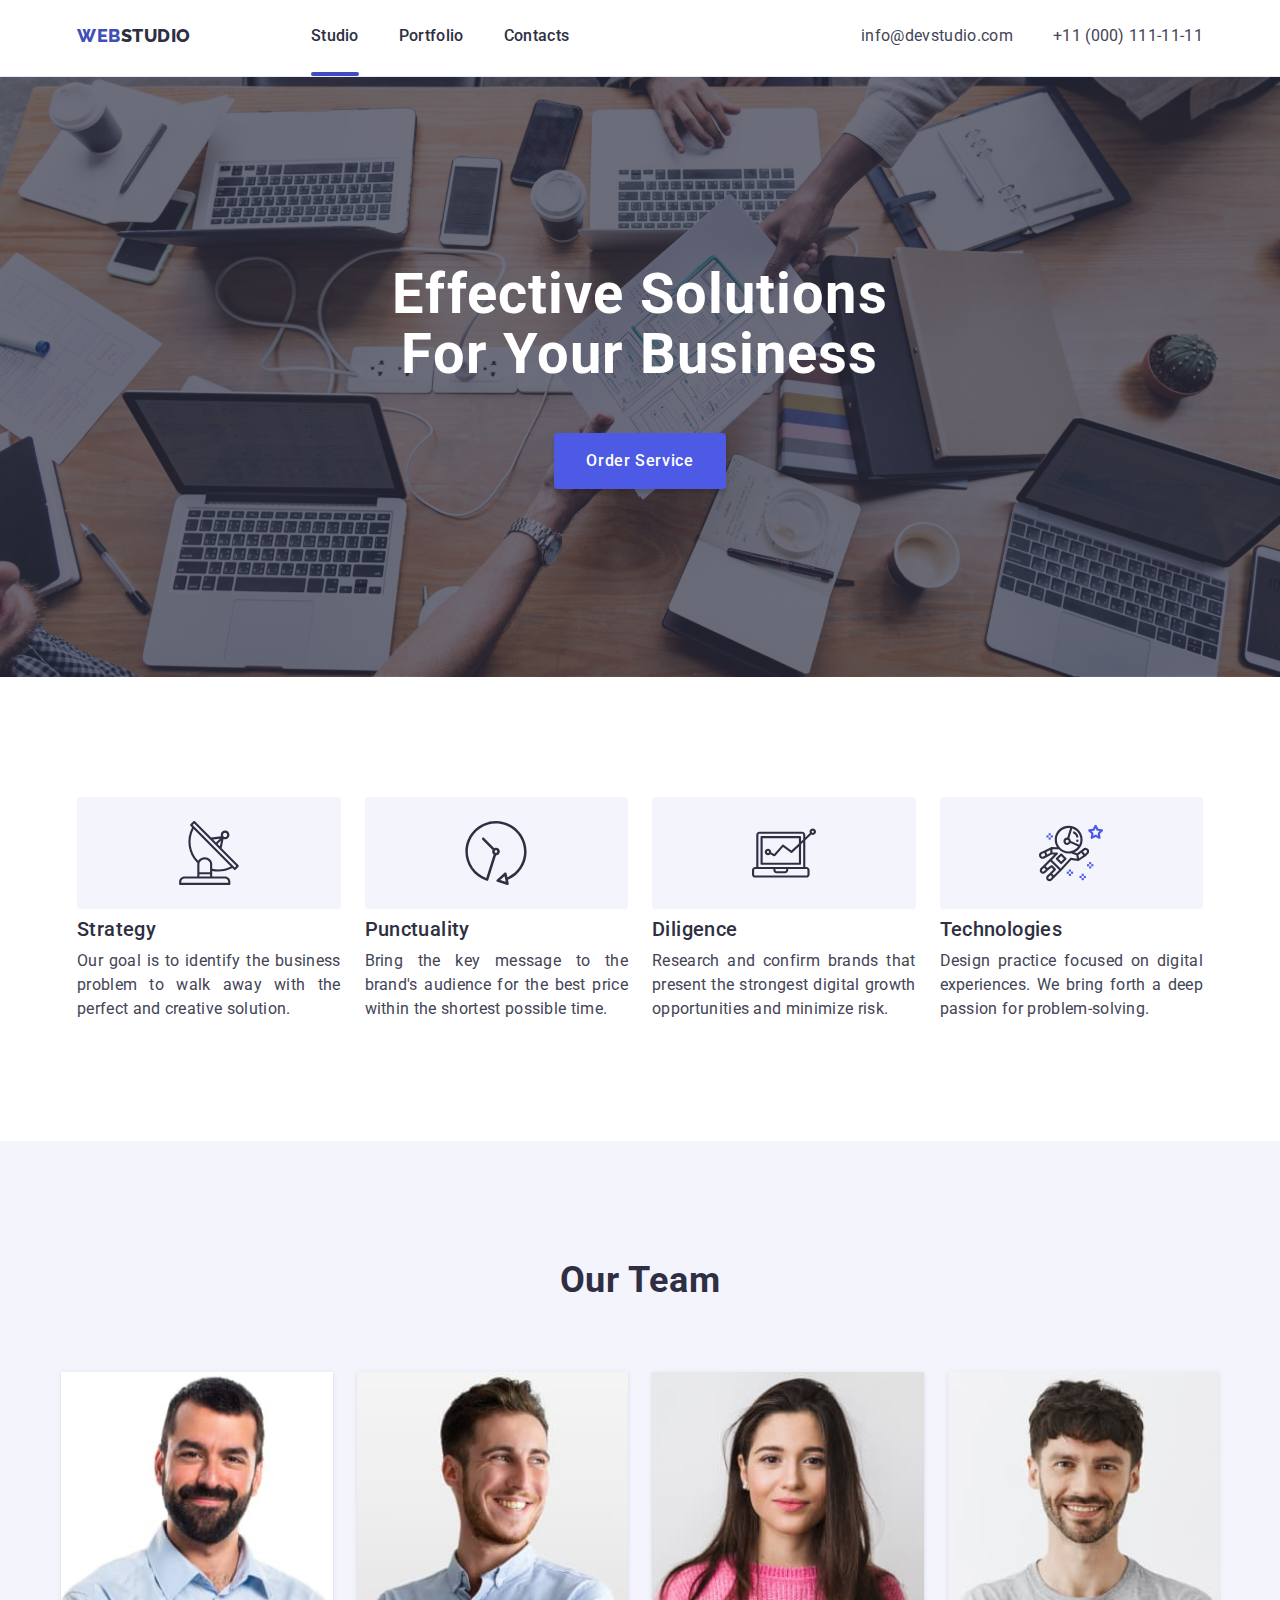
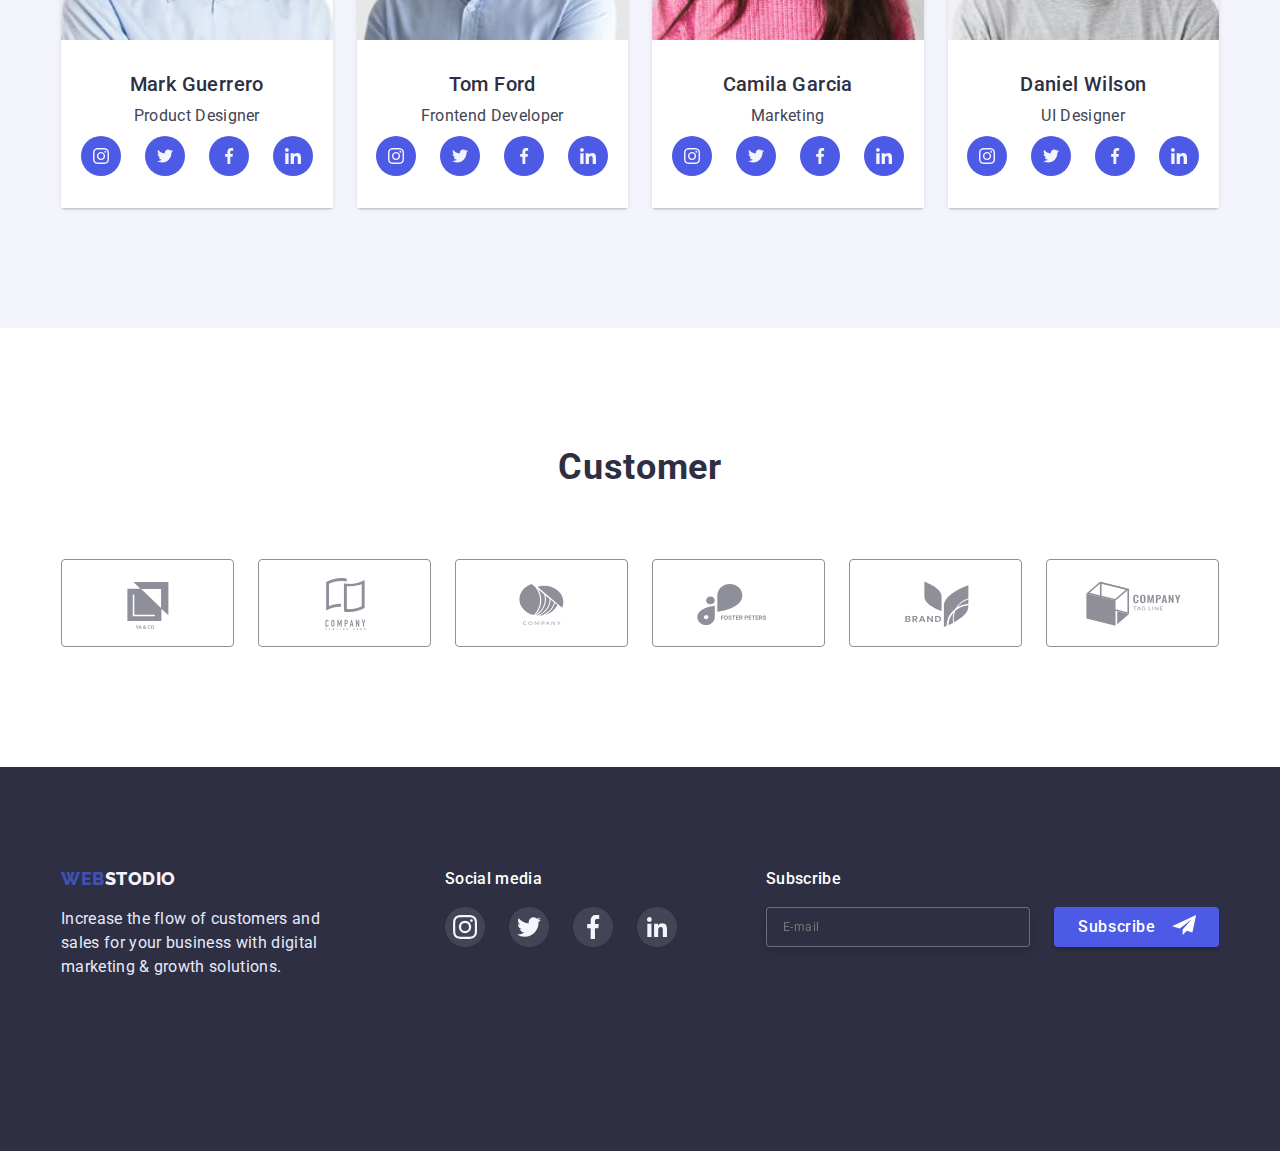
==== commit 1882a948: "edition-02" ====
--- a/index.html
+++ b/index.html
@@ -66,7 +66,7 @@
                                         <a class="header-link-close " href=" ./portfolio.html">Portfolio</a>
                                     </li>
                                     <li class="header-item-close">
-                                        <a class="header-link-close" href="">Contacts</a>
+                                        <a class="header-link-close  link-close-contact" href="">Contacts</a>
                                     </li>
                                 </ul>
                             </nav>
@@ -109,9 +109,12 @@
                 <address>
                     <ul class="address-info">
 
-                        <li class="address"><a class="info-mail" href="mailto:info@devstudio.com">info@devstudio.com</a>
-                        </li>
-                        <li><a class="info-tel" href="tel:+110001111111">+11 (000) 111-11-11</a></li>
+                        <li class="address">
+                            <a class="info-mail" href="mailto:info@devstudio.com">info@devstudio.com</a>
+                        </li>
+                        <li>
+                            <a class="info-tel" href="tel:+110001111111">+11 (000) 111-11-11</a>
+                        </li>
                     </ul>
                 </address>
 
@@ -119,7 +122,7 @@
         </header>
         <main>
             <!-- scrolls -->
-            <section class="hero  container">
+            <section class="hero  ">
                 <div class=" container ">
                     <h1 class="hero-title"> Effective Solutions <br />for Your Business</h1>
                     <button data-modal-open class="hero-button" type="button">Order Service</button>
@@ -345,16 +348,13 @@
             <!-- footer -->
             <footer class="footer sectoins">
                 <div class="container footer-list">
-
                     <div class="footer-box-logo">
                         <div class="box-logo">
-
                             <a class="footer-logo" href="./index.html"><span class="footer-logo-web">Web</span>
                                 <span class="footer-logo-studio">
                                     Stodio
                                 </span>
                             </a>
-
                             <p class="footer-text">
                                 Increase the flow of customers and sales for your business
                                 with
@@ -364,10 +364,6 @@
                                 growth
                                 solutions.</p>
                         </div>
-
-
-
-
                         <div class="box-social">
                             <b class="footer-icon-title">Social media</b>
                             <ul class="footer-icon-list">
@@ -375,7 +371,8 @@
                                         <svg class="footer-icon-set" width="24px" height="24px">
                                             <use href="./icon.svg/icon.svg#icon-instagram"></use>
                                         </svg>
-                                    </a></li>
+                                    </a>
+                                </li>
                                 <li class="footer-icon-items"><a class="footer-icon-link" href="">
                                         <svg class="footer-icon-set" width="24px" height="24px">
                                             <use href="./icon.svg/icon.svg#icon-twitter"></use>
--- a/css/styles.css
+++ b/css/styles.css
@@ -178,11 +178,15 @@
     text-transform: capitalize;
     color: #2E2F42;
     transition-duration: var(--transition-duration);
-        transition-timing-function: var(--transition-timing-function);
+    transition-timing-function: var(--transition-timing-function);
+}
+.link-close-contact{
+    color: #404BBF;
 }
   .header-link-close:is(:active, :hover, :focus) {
         color: var(--five-color);}
                 .info-tel-close {
+                    font-style: normal;
                     font-weight: 600;
                     font-size: 36px;
                     line-height: 1.11;
@@ -193,13 +197,16 @@
                 }
         
                 .info-mail-close {
-                    ont-weight: 500;
+                    font-style: normal;
+                    font-weight: 500;
                     font-size: 20px;
                     line-height: calc(24 / 20);
                     letter-spacing: 0.02em;
                     color: #434455;
                     display: inline-block;
                     margin-bottom: 48px;
+                    /* text-transform: capitalize; */
+                    text-decoration: none;
                 }
 .info-mail {
     font-style: normal;
@@ -575,6 +582,7 @@
     justify-content: center;
     gap: 24px;
     margin-top: 16px;}
+
 .subscribe-input {
     width: 264px;
     height: 40px;
@@ -767,7 +775,7 @@
 .beckdrop {
     display: flex;
     justify-content: center;
-    /* position: fixed; */
+    position: fixed;
 
     top: 0;
     width: 100%;
@@ -797,7 +805,7 @@
 .modal-title {
     font-weight: 500;
     font-size: 16px;
-    line-height: 1.5px;
+    line-height: 1.5;
     letter-spacing: 0.02em;
     color: var(--main-color);
     text-align: center;
--- a/css/tablet.css
+++ b/css/tablet.css
@@ -151,7 +151,7 @@
     row-gap: 72px;
 }
 
-.customers-items {
+.logo-customer {
     width: calc((100% - 48px) / 3);
 }
 
--- a/css/desktop.css
+++ b/css/desktop.css
@@ -86,6 +86,7 @@
 
 
 }
+/* about */
 .about-list {
   column-gap: 24px;
 }
@@ -137,6 +138,8 @@
 }
 
 .about-items-text {
+  font-style: normal;
+    font-weight: 400;
   font-size: 16px;
   line-height: var(--line-heigh);
   letter-spacing: 0.02em;
@@ -175,16 +178,23 @@
         width: calc((100% - 120px) / 6);
     }
     /* -----------------footer---------------- */
-
+.footer{
+  padding: 100px 0;
+ 
+}
     .footer-box-logo {
   
       display: flex;
-     
+     justify-content: left;
       padding-left: 0;
       padding-right:0 ;
     margin-left: 0;
       margin-right: auto;
-  }
+      margin-bottom: 0;
+  }
+    .footer-logo{
+      justify-content: left;
+    }
   .footer-list{
     display: flex;
     
@@ -199,18 +209,32 @@
   /* .box-logo{padding-right:100px;} */
         .subscribe-list {
           display: flex;
-          justify-content: center;
+         justify-content: center;
           gap: 24px;
           margin-top: 16px;
-          
+          padding-left: 0;
         }
-    .box-social{margin-left: 120px;
+    .box-social{
+      margin-left: 120px;
     margin-right: 0;
-  padding-right: 0;}
-.subscribe{margin-bottom: 70px;
-  margin-top: -180px;
+  padding-right: 0;
+}
+    .footer-icon-title{
+      justify-content: left;
+      
+    }
+  
+
+
+.subscribe{ 
   margin-left: auto;}
-
+  .subscribe-text{
+    padding-left: 0;
+    margin-top: 0;
+    text-align: left;
+  }
+
+  /* prtfolio */
 .prtfolio {
     padding-top: 72px;
     padding-bottom: 120px;
@@ -258,16 +282,30 @@
     flex-basis: calc((100% - 30px) / 3);
     
 }
-}
-
-
-
-
-
-
-
-
-
-
-
-
+/* modal */
+.modal {
+  position: absolute;
+  width: 408px;
+  min-height: 584px;
+  top: 88px;
+  opacity: 0.7;
+  transition-duration: var(--transition-duration);
+  transition-timing-function: var(--transition-timing-function);
+}
+.modal:hover {
+  opacity: 1;
+  /* transform: scale(1.5); */
+}
+.beckdrop {
+position: fixed;
+  }}
+
+
+
+
+
+
+
+
+
+
